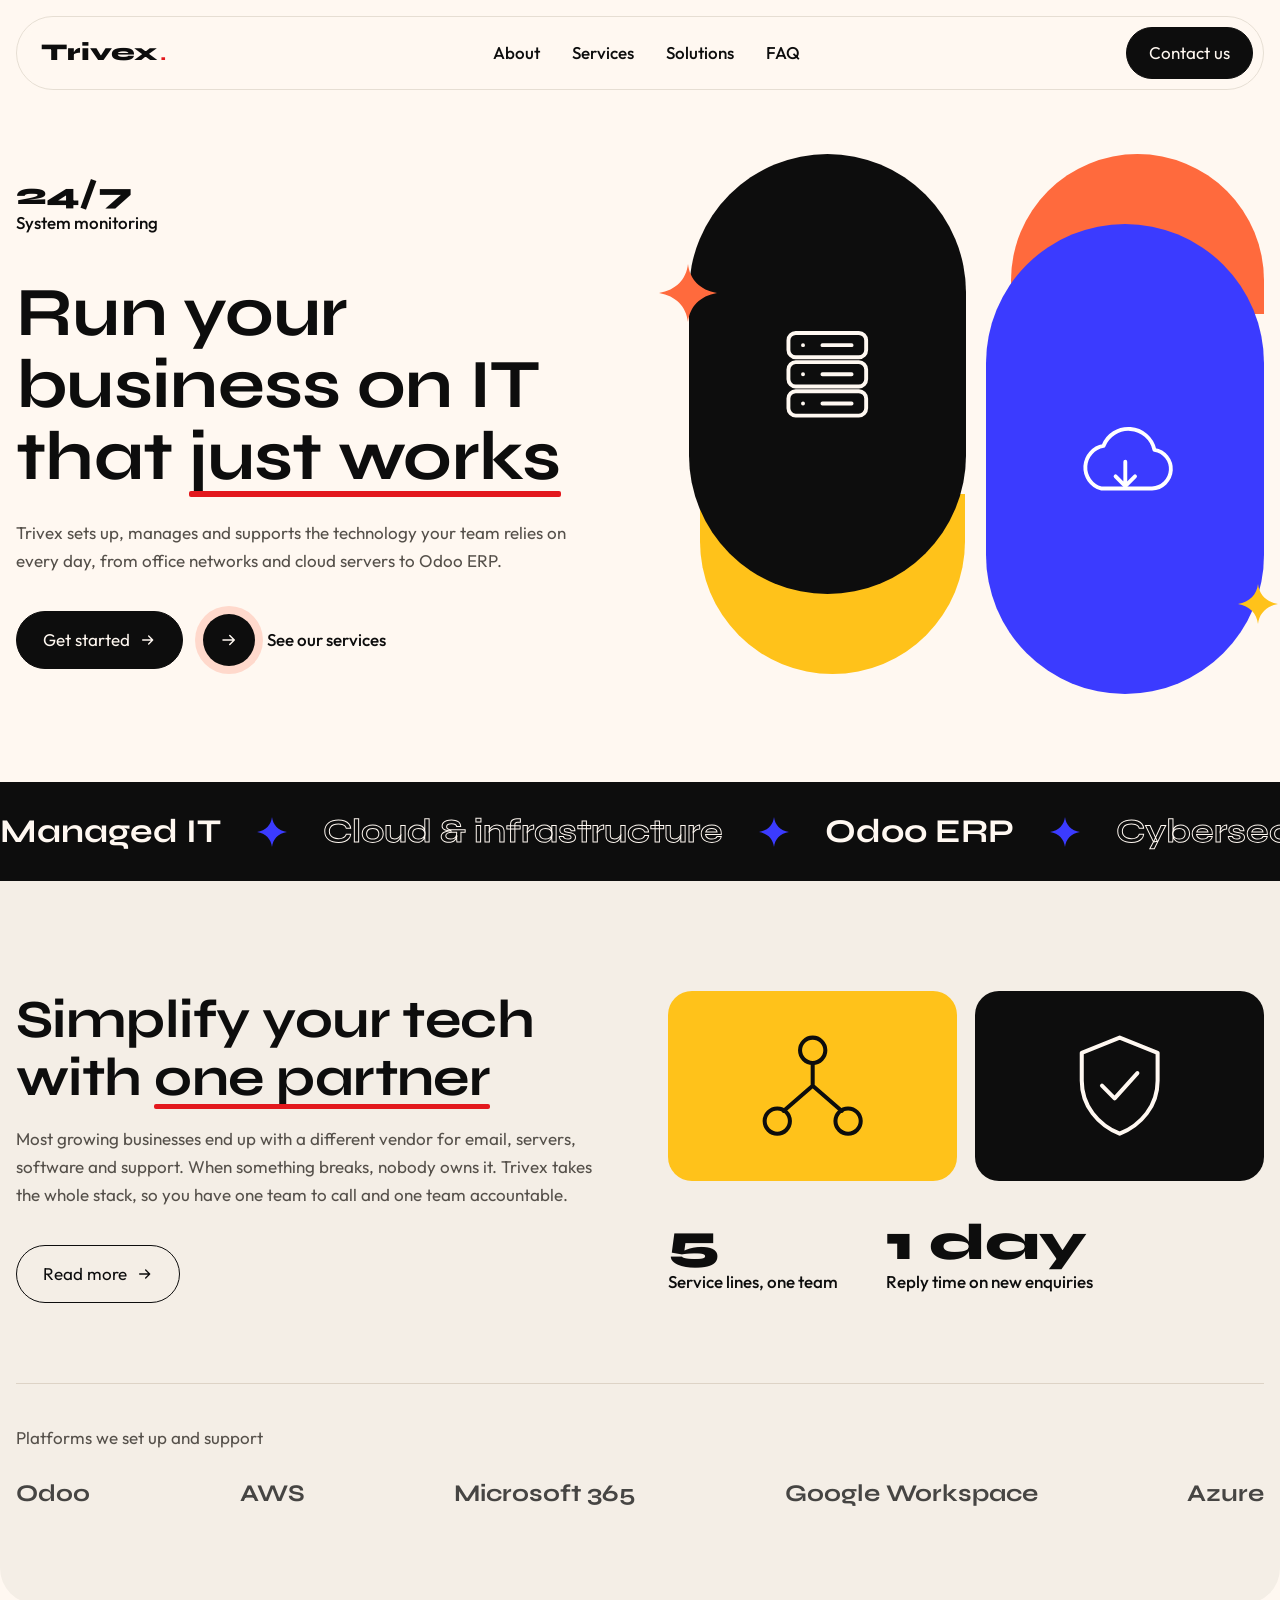
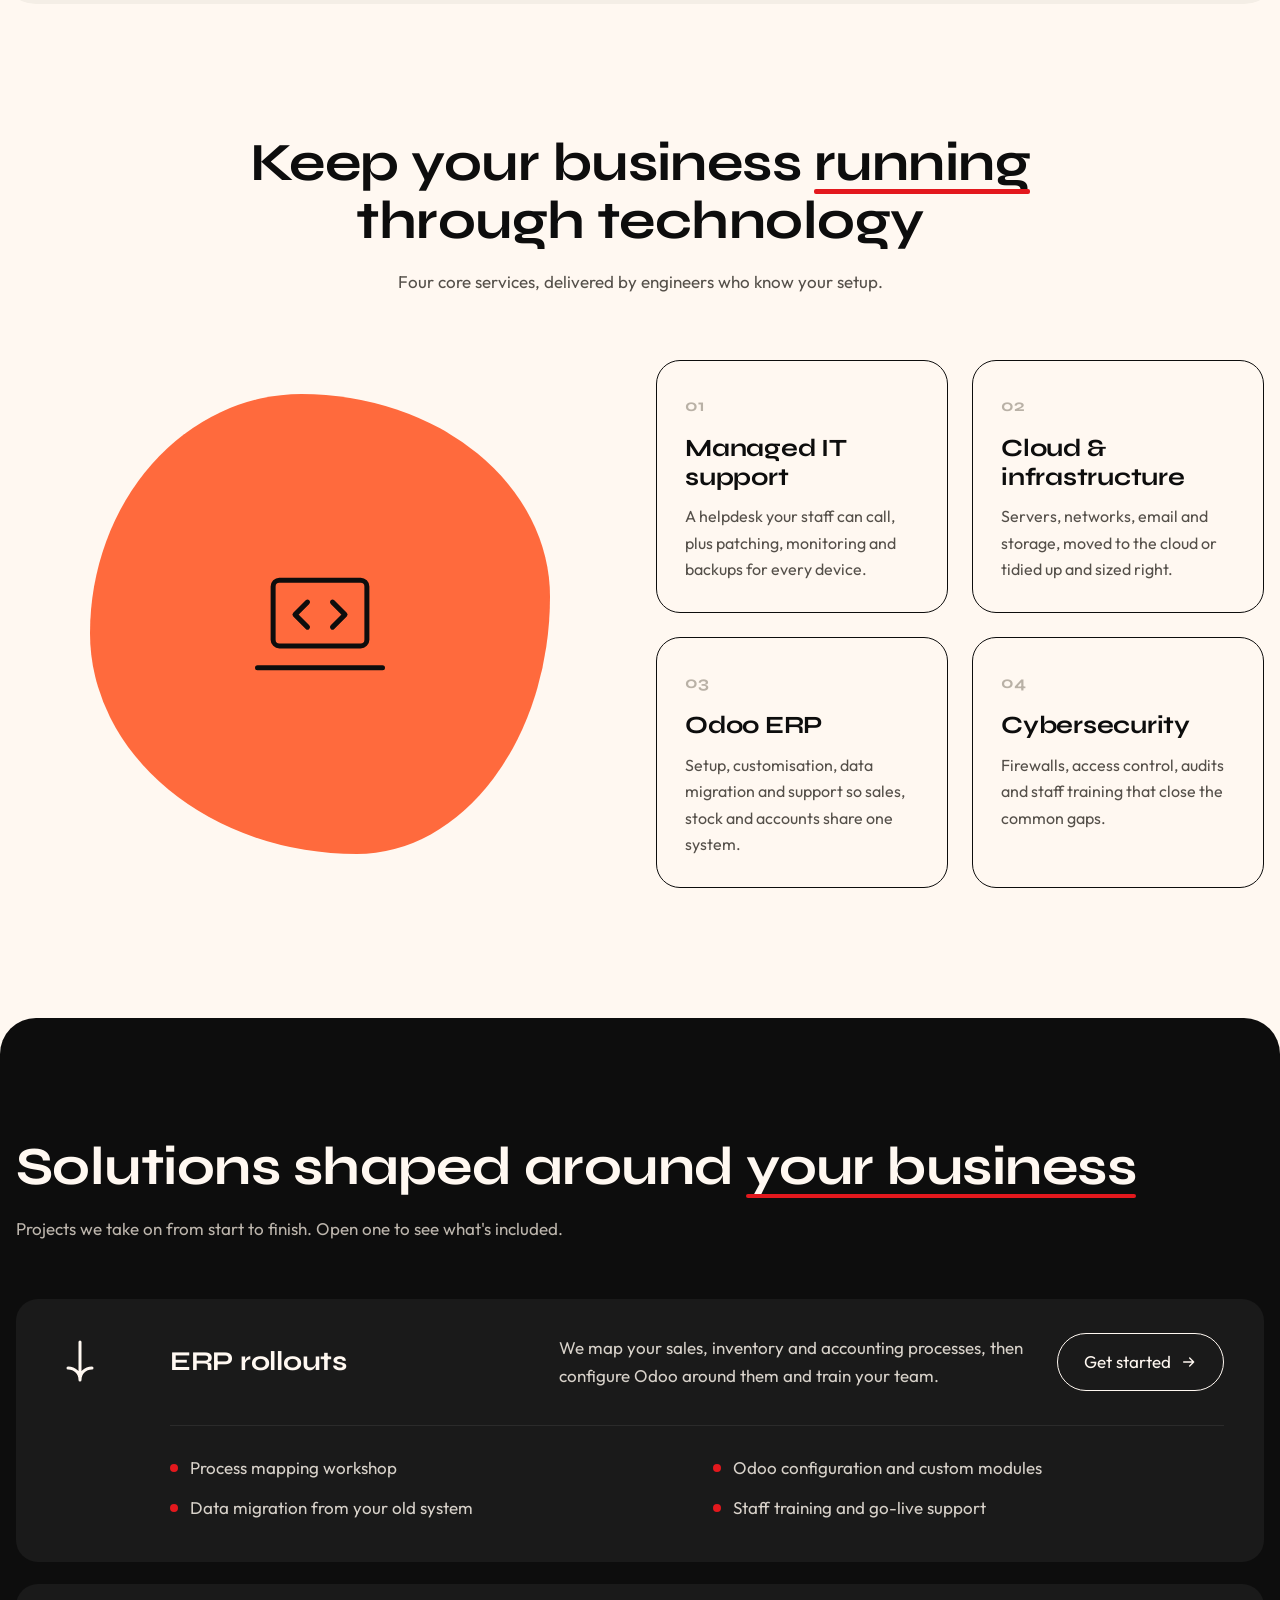
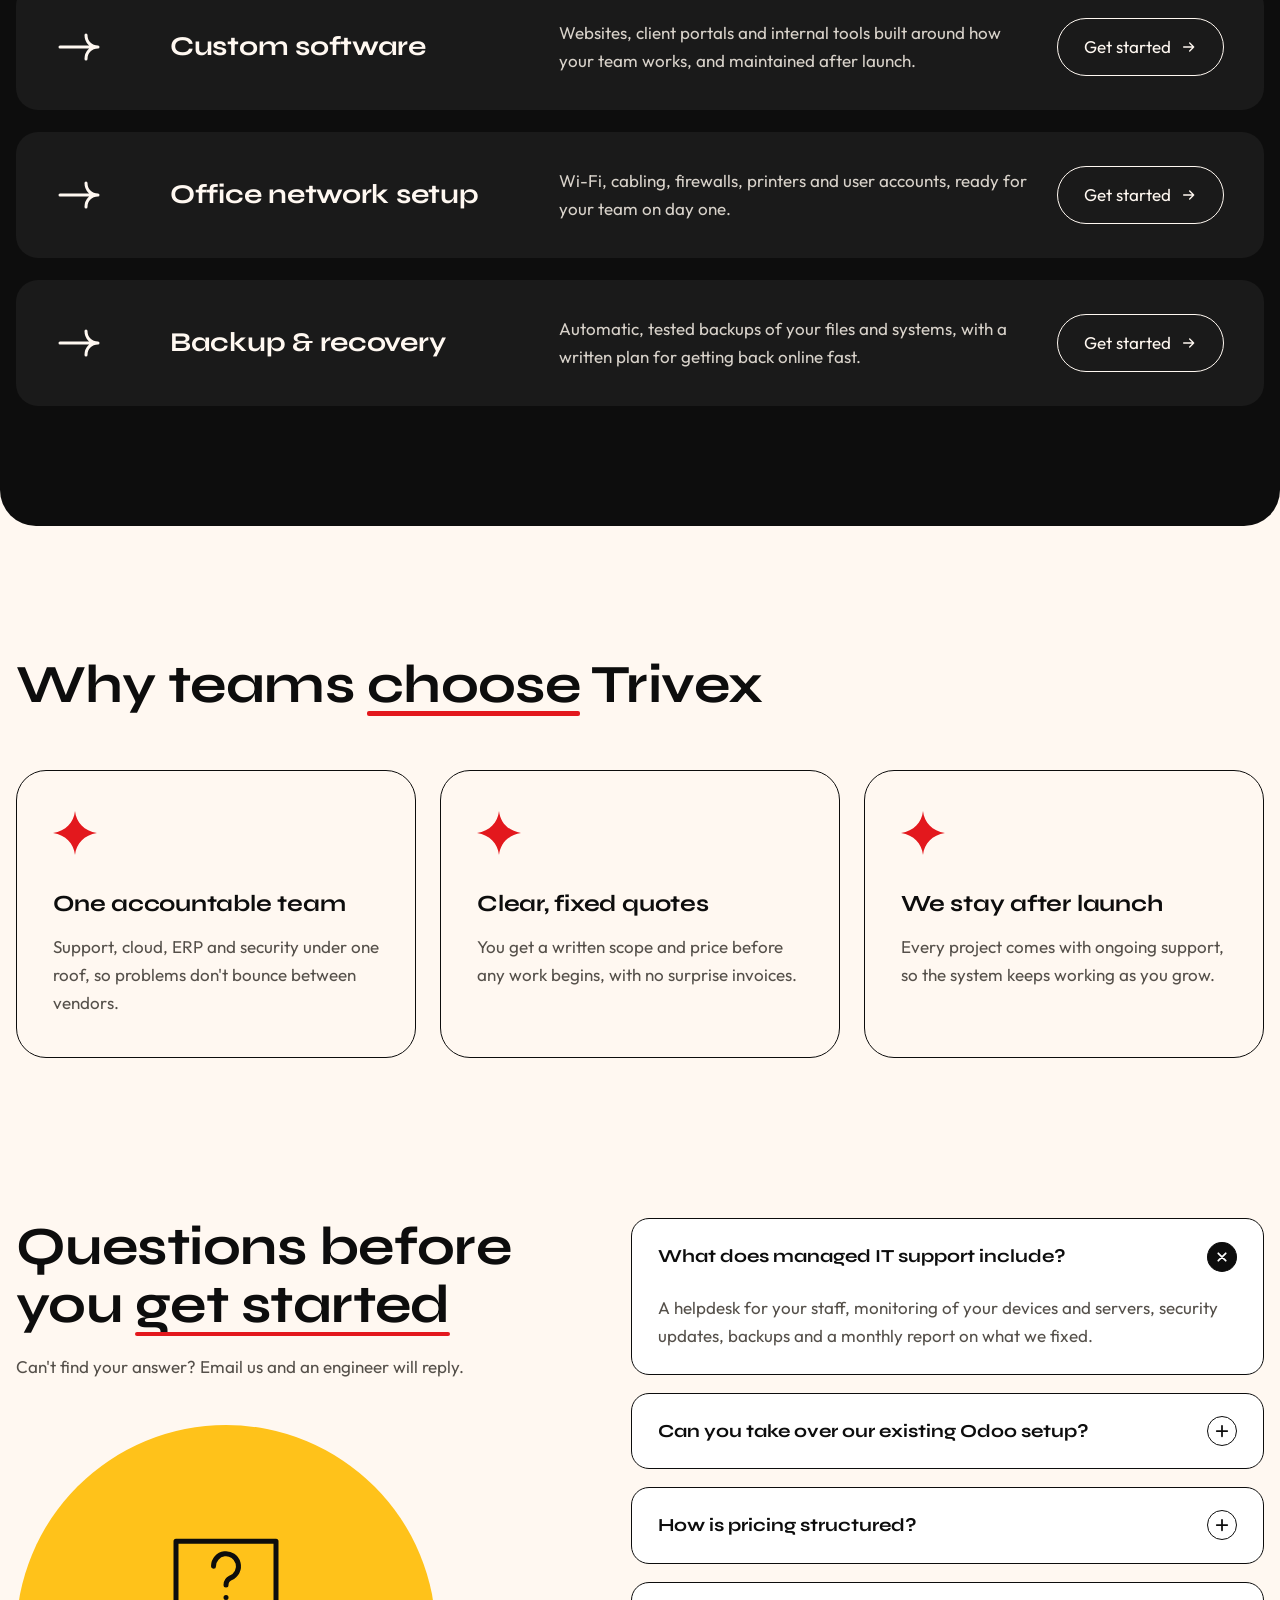
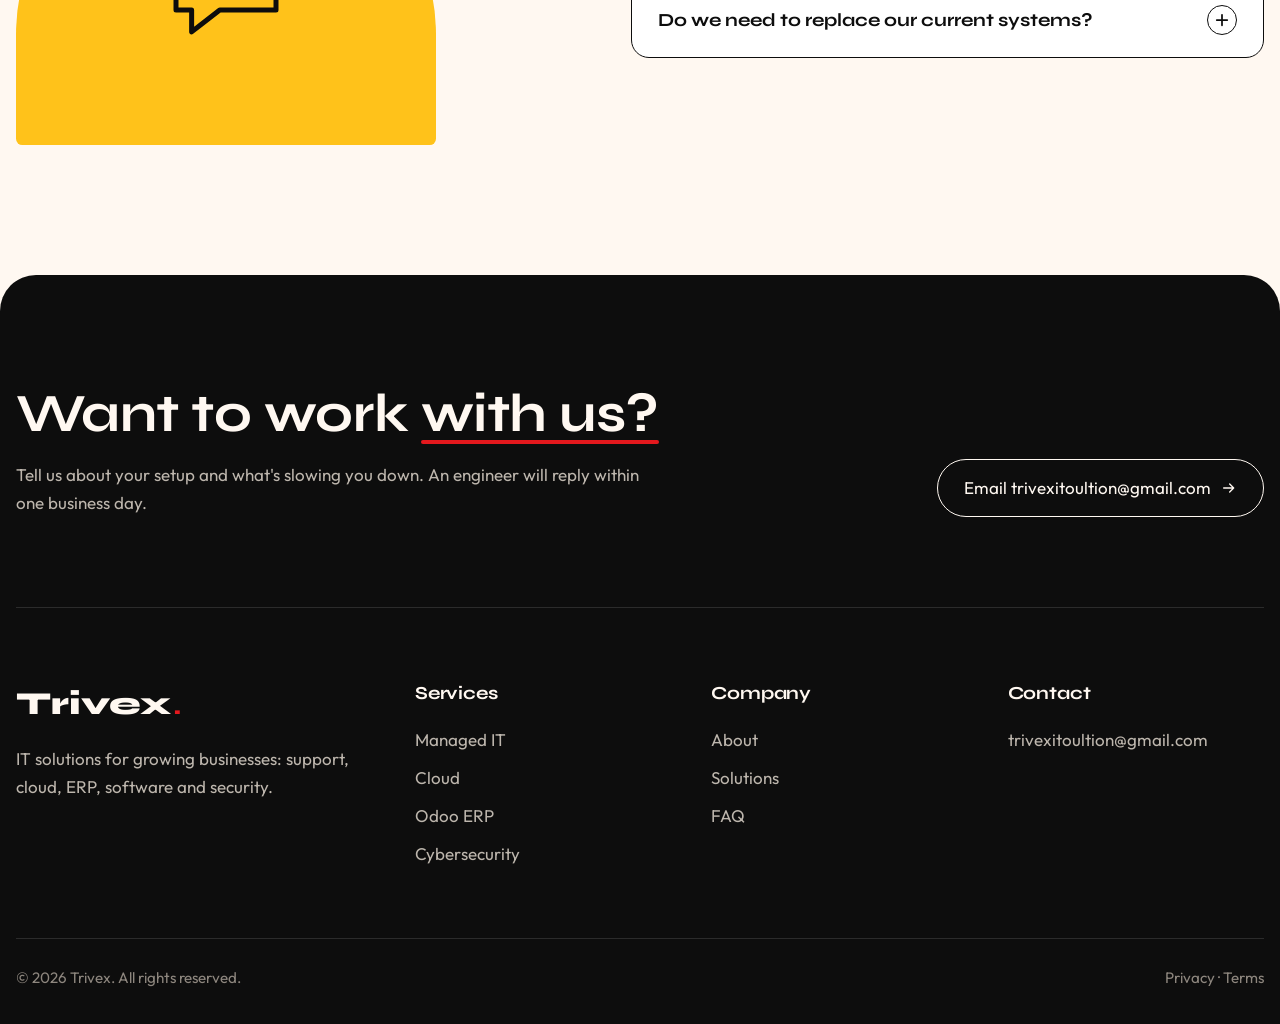
==== index.html @ 766c72bf "Add Trivex landing page Co-Authored-By: Claude Opus 5.5 <noreply@anthropic.com>" ====
<!doctype html>
<html lang="en">
<head>
<meta charset="utf-8">
<meta name="viewport" content="width=device-width, initial-scale=1">
<title>Trivex — IT solutions</title>
<meta name="description" content="Trivex sets up, runs and supports the IT your business depends on: managed support, cloud, Odoo ERP, custom software and security.">
<link rel="preconnect" href="https://fonts.googleapis.com">
<link rel="preconnect" href="https://fonts.gstatic.com" crossorigin>
<link href="https://fonts.googleapis.com/css2?family=Syne:wght@600;700;800&family=Outfit:wght@400;500;600&display=swap" rel="stylesheet">
<style>
  :root {
    --cream: #FFF8F1;
    --sand: #F4EEE6;
    --black: #0D0D0D;
    --panel: #1A1A1A;
    --ink-soft: #55504A;
    --red: #E3181D;
    --blue: #3B3BFF;
    --yellow: #FFC21A;
    --orange: #FF6A3D;
    --line: #2B2B2B;
    --r-lg: 36px;
  }
  * { box-sizing: border-box; }
  html { -webkit-text-size-adjust: 100%; scroll-behavior: smooth; }
  @media (prefers-reduced-motion: reduce) { html { scroll-behavior: auto; } }
  body { margin: 0; background: var(--cream); color: var(--black); font: 400 1.0625rem/1.65 "Outfit", system-ui, sans-serif; }
  img { display: block; max-width: 100%; }
  a { color: inherit; }
  :focus-visible { outline: 3px solid var(--blue); outline-offset: 3px; border-radius: 6px; }
  .wrap { width: min(1290px, 100% - 32px); margin-inline: auto; }
  h1, h2, h3 { font-family: "Syne", sans-serif; letter-spacing: -0.01em; margin: 0; }
  h2 { font-size: clamp(2rem, 4.2vw, 3.6rem); line-height: 1.08; font-weight: 700; }
  .u { position: relative; white-space: nowrap; }
  .u::after { content: ""; position: absolute; left: 0; right: 0; bottom: .02em; height: .09em; background: var(--red); border-radius: 2px; }
  .lede { color: var(--ink-soft); max-width: 58ch; margin: 18px 0 0; }

  /* Buttons */
  .btn { display: inline-flex; align-items: center; gap: 10px; padding: 14px 26px; border-radius: 999px; font-weight: 500; text-decoration: none; border: 1.5px solid var(--black); background: transparent; font: inherit; cursor: pointer; transition: background .2s, color .2s; }
  .btn svg { width: 16px; height: 16px; transition: transform .2s; }
  .btn:hover svg { transform: translateX(3px); }
  .btn.dark { background: var(--black); color: var(--cream); }
  .btn.dark:hover { background: var(--blue); border-color: var(--blue); }
  .btn.ghost:hover { background: var(--black); color: var(--cream); }
  .on-dark .btn { border-color: var(--cream); color: var(--cream); }
  .on-dark .btn:hover { background: var(--cream); color: var(--black); }

  /* Header */
  .top { position: sticky; top: 12px; z-index: 20; margin-top: 16px; }
  .bar { display: flex; align-items: center; justify-content: space-between; gap: 16px; padding: 10px 10px 10px 24px; background: rgba(255,248,241,.86); backdrop-filter: blur(10px); border: 1px solid #E6DED3; border-radius: 999px; }
  .logo { font-family: "Syne"; font-weight: 800; font-size: 1.5rem; text-decoration: none; display: flex; align-items: center; gap: 2px; }
  .logo b { color: var(--red); }
  .bar nav { display: flex; gap: 32px; font-weight: 500; }
  .bar nav a { text-decoration: none; }
  .bar nav a:hover { color: var(--red); }
  .bar .btn { padding: 11px 22px; }

  /* Hero */
  .hero { display: grid; grid-template-columns: 1.1fr 1fr; gap: 40px; align-items: center; padding: 64px 0 88px; }
  .stat-top strong { display: block; font-family: "Syne"; font-size: 1.9rem; font-weight: 800; line-height: 1; }
  .stat-top span { font-weight: 500; }
  .hero h1 { font-size: clamp(2.5rem, 5.4vw, 4.9rem); line-height: 1.04; font-weight: 700; margin: 40px 0 26px; }
  .hero p { max-width: 50ch; color: var(--ink-soft); margin: 0 0 36px; }
  .actions { display: flex; flex-wrap: wrap; align-items: center; gap: 20px; }
  .play { display: inline-flex; align-items: center; gap: 12px; font-weight: 500; text-decoration: none; }
  .play i { display: grid; place-items: center; width: 52px; height: 52px; border-radius: 50%; background: var(--black); color: var(--cream); box-shadow: 0 0 0 8px #FFD9CC; }
  .play i svg { width: 18px; height: 18px; }
  .art { position: relative; display: grid; grid-template-columns: 1fr 1fr; gap: 20px; align-items: end; height: 540px; }
  .capsule, .pic, .svc-art, .faq-art { display: grid; place-items: center; }
  .ico { width: 42%; max-width: 150px; aspect-ratio: 1; fill: none; stroke: currentColor; stroke-width: 1.6; stroke-linecap: round; stroke-linejoin: round; }
  .f-black { background: var(--black); color: var(--cream); }
  .f-blue { background: var(--blue); color: #fff; }
  .f-yellow { background: var(--yellow); color: var(--black); }
  .f-orange { background: var(--orange); color: var(--black); }
  .capsule { position: relative; border-radius: 999px; overflow: hidden; }
  .c1 { height: 440px; align-self: start; }
  .c2 { height: 470px; }
  .blob { position: absolute; z-index: -1; border-radius: 999px; }
  .b-yellow { width: 46%; height: 180px; left: 2%; bottom: 20px; background: var(--yellow); border-radius: 0 0 999px 999px; }
  .b-orange { width: 44%; height: 160px; right: 0; top: 0; background: var(--orange); border-radius: 999px 999px 0 0; }
  .star { position: absolute; width: 58px; height: 58px; color: var(--orange); }
  .s1 { left: -30px; top: 110px; }
  .s2 { right: -14px; bottom: 70px; color: var(--yellow); width: 40px; height: 40px; z-index: 1; }

  /* Marquee */
  .marquee { background: var(--black); color: var(--cream); overflow: hidden; padding: 22px 0; }
  .track { display: flex; width: max-content; animation: slide 36s linear infinite; }
  .track span { font-family: "Syne"; font-weight: 700; font-size: clamp(1.4rem, 2.6vw, 2.2rem); display: flex; align-items: center; gap: 36px; padding-right: 36px; white-space: nowrap; }
  .track span:nth-child(even) { color: transparent; -webkit-text-stroke: 1px var(--cream); }
  .track svg { width: 30px; height: 30px; color: var(--blue); flex: none; }
  @keyframes slide { to { transform: translateX(-50%); } }
  @media (prefers-reduced-motion: reduce) { .track { animation: none; } }

  /* About panel */
  .about { background: var(--sand); border-radius: 0 0 var(--r-lg) var(--r-lg); padding: 110px 0 90px; }
  .about-grid { display: grid; grid-template-columns: 1fr 1fr; gap: 56px; }
  .about .btn { margin-top: 36px; }
  .pics { display: grid; grid-template-columns: 1fr 1fr; gap: 18px; }
  .pics .pic { height: 190px; border-radius: 24px; overflow: hidden; }
  .stats { display: flex; gap: 48px; margin-top: 36px; }
  .stats strong { display: block; font-family: "Syne"; font-weight: 800; font-size: clamp(2.4rem, 4vw, 3.6rem); line-height: 1; }
  .stats span { font-weight: 500; }
  .platforms { margin-top: 80px; padding-top: 40px; border-top: 1px solid #DDD3C6; }
  .platforms p { margin: 0 0 22px; color: var(--ink-soft); }
  .platforms ul { list-style: none; margin: 0; padding: 0; display: flex; flex-wrap: wrap; justify-content: space-between; gap: 24px 40px; }
  .platforms li { font-family: "Syne"; font-weight: 700; font-size: 1.5rem; opacity: .75; }

  /* Services */
  .services { padding: 130px 0; }
  .services h2 { text-align: center; }
  .services .lede { margin-inline: auto; text-align: center; }
  .svc-grid { display: grid; grid-template-columns: 1fr 1fr; gap: 32px; margin-top: 64px; align-items: center; }
  .svc-art { position: relative; aspect-ratio: 1; width: min(100%, 460px); justify-self: center; border-radius: 46% 54% 42% 58% / 52% 44% 56% 48%; overflow: hidden; }
  .cards { display: grid; grid-template-columns: 1fr 1fr; gap: 24px; }
  .card { border: 1.5px solid var(--black); border-radius: 24px; padding: 30px 28px; background: var(--cream); transition: background .25s, color .25s; }
  .card:hover { background: var(--black); color: var(--cream); }
  .card:hover p { color: #CFC8BF; }
  .card .n { font-family: "Syne"; font-weight: 700; color: #B9B1A6; }
  .card h3 { font-size: 1.55rem; font-weight: 700; margin: 14px 0 12px; line-height: 1.15; }
  .card p { margin: 0; color: var(--ink-soft); font-size: 1rem; }

  /* Solutions accordion (dark) */
  .solutions { background: var(--black); color: var(--cream); border-radius: var(--r-lg); padding: 120px 0; }
  .solutions .lede { color: #BDB6AD; }
  .acc { margin-top: 56px; display: grid; gap: 22px; }
  .row { background: var(--panel); border-radius: 22px; }
  .row-head { display: grid; grid-template-columns: 90px 1fr 1.3fr auto; gap: 24px; align-items: center; padding: 34px 40px; }
  .row-toggle { all: unset; cursor: pointer; display: contents; }
  .row-toggle .arr { width: 48px; height: 48px; transition: transform .3s; }
  .row.open .arr { transform: rotate(90deg); }
  .row h3 { font-size: 1.7rem; font-weight: 700; line-height: 1.15; }
  .row p { margin: 0; color: #D8D2CA; max-width: 46ch; }
  .row-body { display: grid; grid-template-rows: 0fr; transition: grid-template-rows .35s ease; }
  .row.open .row-body { grid-template-rows: 1fr; }
  .row-body > div { overflow: hidden; }
  .incl { list-style: none; margin: 0 40px 40px calc(40px + 90px + 24px); padding: 28px 0 0; border-top: 1px solid var(--line); display: grid; grid-template-columns: repeat(2, 1fr); gap: 12px 32px; color: #D8D2CA; }
  .incl li { display: flex; gap: 12px; align-items: baseline; }
  .incl li::before { content: ""; flex: none; width: 8px; height: 8px; border-radius: 50%; background: var(--red); transform: translateY(-2px); }
  .row-toggle:focus-visible .arr { outline: 3px solid var(--blue); outline-offset: 6px; border-radius: 50%; }

  /* Why */
  .why { padding: 130px 0 100px; }
  .why-grid { display: grid; grid-template-columns: repeat(3, 1fr); gap: 24px; margin-top: 56px; }
  .why-card { border: 1.5px solid var(--black); border-radius: 30px; padding: 40px 36px; }
  .why-card svg { width: 44px; height: 44px; color: var(--red); }
  .why-card h3 { font-size: 1.45rem; margin: 22px 0 10px; }
  .why-card p { margin: 0; color: var(--ink-soft); }

  /* FAQ */
  .faq { padding: 60px 0 130px; }
  .faq-grid { display: grid; grid-template-columns: 1fr 1.15fr; gap: 64px; align-items: start; }
  .faq-art { margin-top: 44px; height: 320px; border-radius: 999px 999px 30px 30px; overflow: hidden; max-width: 420px; }
  .q { border: 1.5px solid var(--black); border-radius: 18px; margin-bottom: 18px; background: #fff; }
  .q button { all: unset; box-sizing: border-box; cursor: pointer; width: 100%; display: flex; justify-content: space-between; align-items: center; gap: 16px; padding: 22px 26px; font-family: "Syne"; font-weight: 700; font-size: 1.15rem; }
  .q button:focus-visible { outline: 3px solid var(--blue); outline-offset: 2px; border-radius: 18px; }
  .q .pm { flex: none; width: 30px; height: 30px; border-radius: 50%; border: 1.5px solid var(--black); display: grid; place-items: center; transition: transform .3s, background .3s; }
  .q .pm svg { width: 14px; height: 14px; }
  .q.open .pm { transform: rotate(45deg); background: var(--black); color: #fff; }
  .q .a { display: grid; grid-template-rows: 0fr; transition: grid-template-rows .3s ease; }
  .q.open .a { grid-template-rows: 1fr; }
  .q .a > div { overflow: hidden; }
  .q .a p { margin: 0; padding: 0 26px 24px; color: var(--ink-soft); }

  /* CTA + footer */
  .cta { background: var(--black); color: var(--cream); border-radius: var(--r-lg) var(--r-lg) 0 0; padding: 110px 0 0; }
  .cta-top { display: flex; justify-content: space-between; align-items: end; gap: 32px; flex-wrap: wrap; padding-bottom: 90px; border-bottom: 1px solid var(--line); }
  .cta .lede { color: #BDB6AD; }
  .foot { display: grid; grid-template-columns: 1.4fr 1fr 1fr 1fr; gap: 40px; padding: 70px 0; }
  .foot h3 { font-size: 1.15rem; margin-bottom: 18px; }
  .foot ul { list-style: none; margin: 0; padding: 0; display: grid; gap: 10px; color: #BDB6AD; }
  .foot a { text-decoration: none; }
  .foot a:hover { color: var(--cream); text-decoration: underline; }
  .foot .logo { font-size: 2rem; margin-bottom: 14px; }
  .foot .blurb { color: #BDB6AD; max-width: 32ch; margin: 0; }
  .legal { display: flex; justify-content: space-between; flex-wrap: wrap; gap: 12px; padding: 26px 0 34px; border-top: 1px solid var(--line); color: #8D867E; font-size: .95rem; }

  @media (max-width: 1000px) {
    .hero, .about-grid, .svc-grid, .faq-grid { grid-template-columns: 1fr; }
    .art { height: 440px; max-width: 560px; }
    .c1 { height: 360px; } .c2 { height: 390px; }
    .row-head { grid-template-columns: 56px 1fr auto; }
    .row-head p { grid-column: 2 / -1; }
    .row-toggle .arr { width: 36px; height: 36px; }
    .incl { list-style: none; margin: 0 40px 40px calc(40px + 90px + 24px); padding: 28px 0 0; border-top: 1px solid var(--line); display: grid; grid-template-columns: repeat(2, 1fr); gap: 12px 32px; color: #D8D2CA; }
  .incl li { display: flex; gap: 12px; align-items: baseline; }
  .incl li::before { content: ""; flex: none; width: 8px; height: 8px; border-radius: 50%; background: var(--red); transform: translateY(-2px); }
    .why-grid { grid-template-columns: 1fr; }
    .foot { grid-template-columns: 1fr 1fr; }
    .svc-art { max-width: 460px; }
  }
  @media (max-width: 720px) {
    .bar nav { display: none; }
    .hero { padding-top: 36px; }
    .art { height: 360px; gap: 12px; }
    .c1 { height: 290px; } .c2 { height: 320px; }
    .s1 { left: -8px; top: 40px; width: 42px; height: 42px; }
    .cards { grid-template-columns: 1fr; }
    .row-head { padding: 26px 22px; gap: 16px; grid-template-columns: 40px 1fr; }
    .row-head .btn { grid-column: 2; justify-self: start; }
    .row h3 { font-size: 1.35rem; }
    .stats { gap: 32px; }
    .foot { grid-template-columns: 1fr; }
    .about, .services, .solutions, .why { padding-block: 80px; }
  }
</style>
</head>
<body>
<svg width="0" height="0" style="position:absolute" aria-hidden="true">
  <symbol id="i-arrow" viewBox="0 0 24 24"><path d="M4 12h15m-6-6 6 6-6 6" fill="none" stroke="currentColor" stroke-width="2" stroke-linecap="round" stroke-linejoin="round"/></symbol>
  <symbol id="i-star" viewBox="0 0 40 40"><path d="M20 0c1.2 10.6 8.3 18 20 20-11.7 2-18.8 9.4-20 20-1.2-10.6-8.3-18-20-20C11.7 18 18.8 10.6 20 0Z" fill="currentColor"/></symbol>
  <symbol id="i-branch" viewBox="0 0 48 48"><path d="M4 24h38M30 12c0 7 5 12 12 12-7 0-12 5-12 12" fill="none" stroke="currentColor" stroke-width="3" stroke-linecap="round"/></symbol>
  <symbol id="i-server" viewBox="0 0 48 48"><rect x="8" y="7" width="32" height="10" rx="3"/><rect x="8" y="19" width="32" height="10" rx="3"/><rect x="8" y="31" width="32" height="10" rx="3"/><path d="M14 12h.01M14 24h.01M14 36h.01M22 12h12M22 24h12M22 36h12"/></symbol>
  <symbol id="i-cloud" viewBox="0 0 48 48"><path d="M14 36h21a8 8 0 0 0 1-15.9A11 11 0 0 0 15 18.5 9 9 0 0 0 14 36Z"/><path d="M24 25v10m-4-4 4 4 4-4"/></symbol>
  <symbol id="i-network" viewBox="0 0 48 48"><circle cx="24" cy="10" r="5"/><circle cx="10" cy="38" r="5"/><circle cx="38" cy="38" r="5"/><path d="M24 15v9M24 24 12.5 34M24 24l11.5 10"/></symbol>
  <symbol id="i-shield" viewBox="0 0 48 48"><path d="M24 5 39 11v11c0 10-6.5 17.5-15 21-8.5-3.5-15-11-15-21V11L24 5Z"/><path d="m17 24 5 5 9-10"/></symbol>
  <symbol id="i-laptop" viewBox="0 0 48 48"><rect x="9" y="10" width="30" height="21" rx="2"/><path d="M4 38h40M20 17l-4 4 4 4M28 17l4 4-4 4"/></symbol>
  <symbol id="i-chat" viewBox="0 0 48 48"><path d="M8 10h32v22H22l-9 7v-7H8z"/><path d="M20 18a4 4 0 1 1 5.5 3.7c-1 .5-1.5 1.2-1.5 2.3M24 28h.01"/></symbol>
  <symbol id="i-plus" viewBox="0 0 16 16"><path d="M8 2v12M2 8h12" stroke="currentColor" stroke-width="2" stroke-linecap="round"/></symbol>
</svg>

<header class="wrap top">
  <div class="bar">
    <a class="logo" href="#">Trivex<b>.</b></a>
    <nav aria-label="Main">
      <a href="#about">About</a>
      <a href="#services">Services</a>
      <a href="#solutions">Solutions</a>
      <a href="#faq">FAQ</a>
    </nav>
    <a class="btn dark" href="#contact">Contact us</a>
  </div>
</header>

<main>
  <!-- Hero -->
  <div class="wrap hero">
    <div>
      <div class="stat-top"><strong>24/7</strong><span>System monitoring</span></div>
      <h1>Run your business on IT that <span class="u">just works</span></h1>
      <p>Trivex sets up, manages and supports the technology your team relies on every day, from office networks and cloud servers to Odoo ERP.</p>
      <div class="actions">
        <a class="btn dark" href="#contact">Get started <svg><use href="#i-arrow"/></svg></a>
        <a class="play" href="#services"><i><svg><use href="#i-arrow"/></svg></i>See our services</a>
      </div>
    </div>
    <div class="art" aria-hidden="true">
      <span class="blob b-yellow"></span>
      <span class="blob b-orange"></span>
      <div class="capsule c1 f-black"><svg class="ico"><use href="#i-server"/></svg></div>
      <div class="capsule c2 f-blue"><svg class="ico"><use href="#i-cloud"/></svg></div>
      <svg class="star s1"><use href="#i-star"/></svg>
      <svg class="star s2"><use href="#i-star"/></svg>
    </div>
  </div>

  <!-- Marquee -->
  <div class="marquee" aria-hidden="true">
    <div class="track">
      <span>Managed IT <svg><use href="#i-star"/></svg></span>
      <span>Cloud &amp; infrastructure <svg><use href="#i-star"/></svg></span>
      <span>Odoo ERP <svg><use href="#i-star"/></svg></span>
      <span>Cybersecurity <svg><use href="#i-star"/></svg></span>
      <span>Custom software <svg><use href="#i-star"/></svg></span>
      <span>Managed IT <svg><use href="#i-star"/></svg></span>
      <span>Cloud &amp; infrastructure <svg><use href="#i-star"/></svg></span>
      <span>Odoo ERP <svg><use href="#i-star"/></svg></span>
      <span>Cybersecurity <svg><use href="#i-star"/></svg></span>
      <span>Custom software <svg><use href="#i-star"/></svg></span>
    </div>
  </div>

  <!-- About -->
  <section class="about" id="about">
    <div class="wrap">
      <div class="about-grid">
        <div>
          <h2>Simplify your tech with <span class="u">one partner</span></h2>
          <p class="lede">Most growing businesses end up with a different vendor for email, servers, software and support. When something breaks, nobody owns it. Trivex takes the whole stack, so you have one team to call and one team accountable.</p>
          <a class="btn ghost" href="#services">Read more <svg><use href="#i-arrow"/></svg></a>
        </div>
        <div>
          <div class="pics" aria-hidden="true">
            <div class="pic f-yellow"><svg class="ico"><use href="#i-network"/></svg></div>
            <div class="pic f-black"><svg class="ico"><use href="#i-shield"/></svg></div>
          </div>
          <div class="stats">
            <div><strong>5</strong><span>Service lines, one team</span></div>
            <div><strong>1 day</strong><span>Reply time on new enquiries</span></div>
          </div>
        </div>
      </div>
      <div class="platforms">
        <p>Platforms we set up and support</p>
        <ul>
          <li>Odoo</li><li>AWS</li><li>Microsoft 365</li><li>Google Workspace</li><li>Azure</li>
        </ul>
      </div>
    </div>
  </section>

  <!-- Services -->
  <section class="services" id="services">
    <div class="wrap">
      <h2>Keep your business <span class="u">running</span><br>through technology</h2>
      <p class="lede">Four core services, delivered by engineers who know your setup.</p>
      <div class="svc-grid">
        <div class="svc-art f-orange" aria-hidden="true"><svg class="ico"><use href="#i-laptop"/></svg></div>
        <div class="cards">
          <article class="card"><span class="n">01</span><h3>Managed IT support</h3><p>A helpdesk your staff can call, plus patching, monitoring and backups for every device.</p></article>
          <article class="card"><span class="n">02</span><h3>Cloud &amp; infrastructure</h3><p>Servers, networks, email and storage, moved to the cloud or tidied up and sized right.</p></article>
          <article class="card"><span class="n">03</span><h3>Odoo ERP</h3><p>Setup, customisation, data migration and support so sales, stock and accounts share one system.</p></article>
          <article class="card"><span class="n">04</span><h3>Cybersecurity</h3><p>Firewalls, access control, audits and staff training that close the common gaps.</p></article>
        </div>
      </div>
    </div>
  </section>

  <!-- Solutions -->
  <section class="solutions on-dark" id="solutions">
    <div class="wrap">
      <h2>Solutions shaped around <span class="u">your business</span></h2>
      <p class="lede">Projects we take on from start to finish. Open one to see what's included.</p>
      <div class="acc">
        <div class="row open">
          <div class="row-head">
            <button class="row-toggle" aria-expanded="true" aria-controls="sol-1"><svg class="arr"><use href="#i-branch"/></svg><h3>ERP rollouts</h3></button>
            <p>We map your sales, inventory and accounting processes, then configure Odoo around them and train your team.</p>
            <a class="btn" href="#contact">Get started <svg><use href="#i-arrow"/></svg></a>
          </div>
          <div class="row-body" id="sol-1"><div><ul class="incl"><li>Process mapping workshop</li><li>Odoo configuration and custom modules</li><li>Data migration from your old system</li><li>Staff training and go-live support</li></ul></div></div>
        </div>
        <div class="row">
          <div class="row-head">
            <button class="row-toggle" aria-expanded="false" aria-controls="sol-2"><svg class="arr"><use href="#i-branch"/></svg><h3>Custom software</h3></button>
            <p>Websites, client portals and internal tools built around how your team works, and maintained after launch.</p>
            <a class="btn" href="#contact">Get started <svg><use href="#i-arrow"/></svg></a>
          </div>
          <div class="row-body" id="sol-2"><div><ul class="incl"><li>Websites and client portals</li><li>Internal tools and dashboards</li><li>Integrations with your existing apps</li><li>Hosting, updates and maintenance</li></ul></div></div>
        </div>
        <div class="row">
          <div class="row-head">
            <button class="row-toggle" aria-expanded="false" aria-controls="sol-3"><svg class="arr"><use href="#i-branch"/></svg><h3>Office network setup</h3></button>
            <p>Wi-Fi, cabling, firewalls, printers and user accounts, ready for your team on day one.</p>
            <a class="btn" href="#contact">Get started <svg><use href="#i-arrow"/></svg></a>
          </div>
          <div class="row-body" id="sol-3"><div><ul class="incl"><li>Wi-Fi and structured cabling</li><li>Firewall and VPN setup</li><li>Printers, devices and user accounts</li><li>Network documentation you keep</li></ul></div></div>
        </div>
        <div class="row">
          <div class="row-head">
            <button class="row-toggle" aria-expanded="false" aria-controls="sol-4"><svg class="arr"><use href="#i-branch"/></svg><h3>Backup &amp; recovery</h3></button>
            <p>Automatic, tested backups of your files and systems, with a written plan for getting back online fast.</p>
            <a class="btn" href="#contact">Get started <svg><use href="#i-arrow"/></svg></a>
          </div>
          <div class="row-body" id="sol-4"><div><ul class="incl"><li>Automatic daily backups</li><li>Off-site and cloud copies</li><li>Regular restore tests</li><li>A written recovery plan</li></ul></div></div>
        </div>
      </div>
    </div>
  </section>

  <!-- Why -->
  <section class="why">
    <div class="wrap">
      <h2>Why teams <span class="u">choose</span> Trivex</h2>
      <div class="why-grid">
        <article class="why-card">
          <svg><use href="#i-star"/></svg>
          <h3>One accountable team</h3>
          <p>Support, cloud, ERP and security under one roof, so problems don't bounce between vendors.</p>
        </article>
        <article class="why-card">
          <svg><use href="#i-star"/></svg>
          <h3>Clear, fixed quotes</h3>
          <p>You get a written scope and price before any work begins, with no surprise invoices.</p>
        </article>
        <article class="why-card">
          <svg><use href="#i-star"/></svg>
          <h3>We stay after launch</h3>
          <p>Every project comes with ongoing support, so the system keeps working as you grow.</p>
        </article>
      </div>
    </div>
  </section>

  <!-- FAQ -->
  <section class="faq" id="faq">
    <div class="wrap faq-grid">
      <div>
        <h2>Questions before you <span class="u">get started</span></h2>
        <p class="lede">Can't find your answer? Email us and an engineer will reply.</p>
        <div class="faq-art f-yellow" aria-hidden="true"><svg class="ico"><use href="#i-chat"/></svg></div>
      </div>
      <div>
        <div class="q open"><button aria-expanded="true" aria-controls="q1">What does managed IT support include?<span class="pm"><svg><use href="#i-plus"/></svg></span></button>
          <div class="a" id="q1"><div><p>A helpdesk for your staff, monitoring of your devices and servers, security updates, backups and a monthly report on what we fixed.</p></div></div></div>
        <div class="q"><button aria-expanded="false" aria-controls="q2">Can you take over our existing Odoo setup?<span class="pm"><svg><use href="#i-plus"/></svg></span></button>
          <div class="a" id="q2"><div><p>Yes. We start with a review of your current modules, customisations and data, then take over support or plan an upgrade.</p></div></div></div>
        <div class="q"><button aria-expanded="false" aria-controls="q3">How is pricing structured?<span class="pm"><svg><use href="#i-plus"/></svg></span></button>
          <div class="a" id="q3"><div><p>Projects are quoted at a fixed price after an audit. Ongoing support is a monthly plan based on the number of users and devices.</p></div></div></div>
        <div class="q"><button aria-expanded="false" aria-controls="q4">Do we need to replace our current systems?<span class="pm"><svg><use href="#i-plus"/></svg></span></button>
          <div class="a" id="q4"><div><p>Usually not. We work with what you have and only recommend replacing things that are unsafe, unsupported or costing you more than they should.</p></div></div></div>
      </div>
    </div>
  </section>
</main>

<!-- CTA + footer -->
<footer class="cta on-dark" id="contact">
  <div class="wrap">
    <div class="cta-top">
      <div>
        <h2>Want to work <span class="u">with us?</span></h2>
        <p class="lede">Tell us about your setup and what's slowing you down. An engineer will reply within one business day.</p>
      </div>
      <a class="btn" href="mailto:trivexitoultion@gmail.com">Email trivexitoultion@gmail.com <svg><use href="#i-arrow"/></svg></a>
    </div>
    <div class="foot">
      <div>
        <a class="logo" href="#">Trivex<b>.</b></a>
        <p class="blurb">IT solutions for growing businesses: support, cloud, ERP, software and security.</p>
      </div>
      <div><h3>Services</h3><ul><li><a href="#services">Managed IT</a></li><li><a href="#services">Cloud</a></li><li><a href="#services">Odoo ERP</a></li><li><a href="#services">Cybersecurity</a></li></ul></div>
      <div><h3>Company</h3><ul><li><a href="#about">About</a></li><li><a href="#solutions">Solutions</a></li><li><a href="#faq">FAQ</a></li></ul></div>
      <div><h3>Contact</h3><ul><li><a href="mailto:trivexitoultion@gmail.com">trivexitoultion@gmail.com</a></li></ul></div>
    </div>
    <div class="legal"><span>© <span id="yr"></span> Trivex. All rights reserved.</span><span>Privacy · Terms</span></div>
  </div>
</footer>

<script>
document.getElementById('yr').textContent = new Date().getFullYear();

// Accordions: solutions rows open one at a time; FAQ items open one at a time.
function accordion(itemSel, btnSel) {
  const items = [...document.querySelectorAll(itemSel)];
  items.forEach(item => item.querySelector(btnSel).addEventListener('click', () => {
    const willOpen = !item.classList.contains('open');
    items.forEach(i => { i.classList.remove('open'); i.querySelector(btnSel).setAttribute('aria-expanded', 'false'); });
    if (willOpen) { item.classList.add('open'); item.querySelector(btnSel).setAttribute('aria-expanded', 'true'); }
  }));
}
accordion('.row', '.row-toggle');
accordion('.q', 'button');

</script>
</body>
</html>
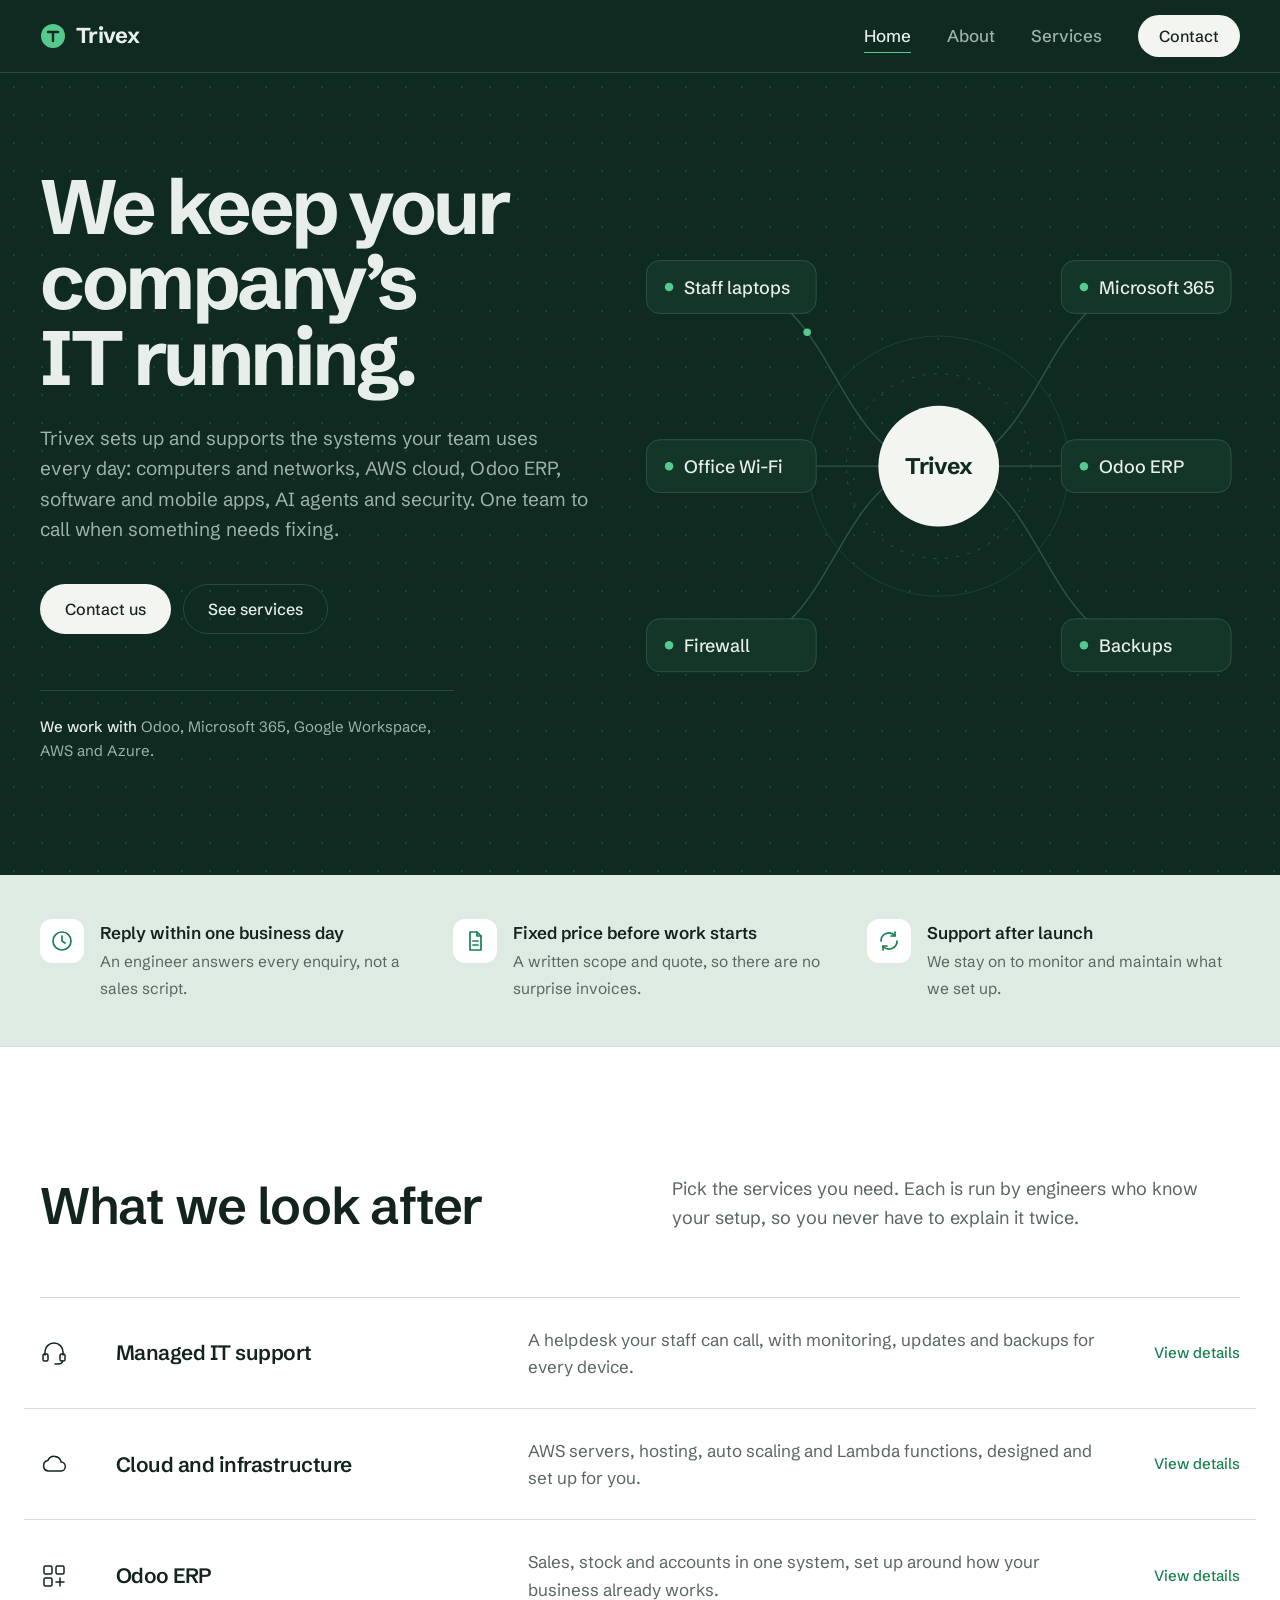
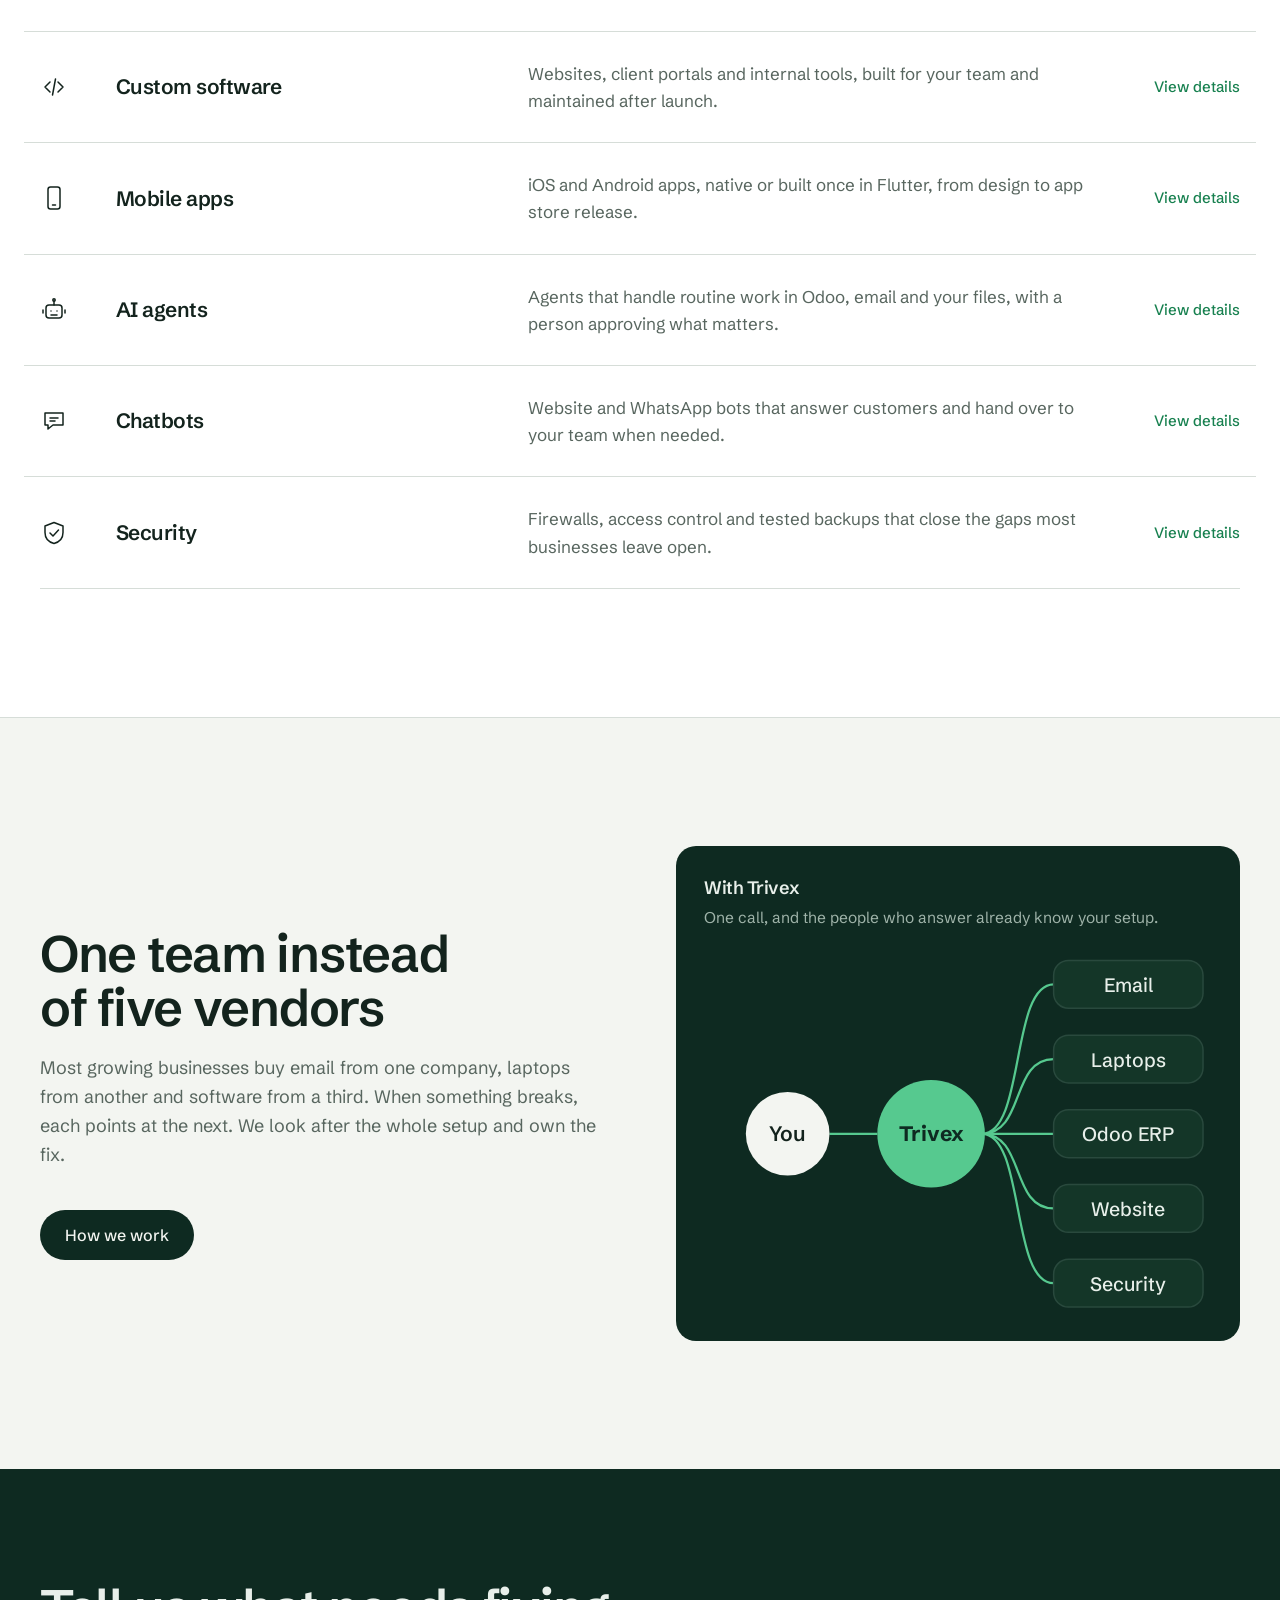
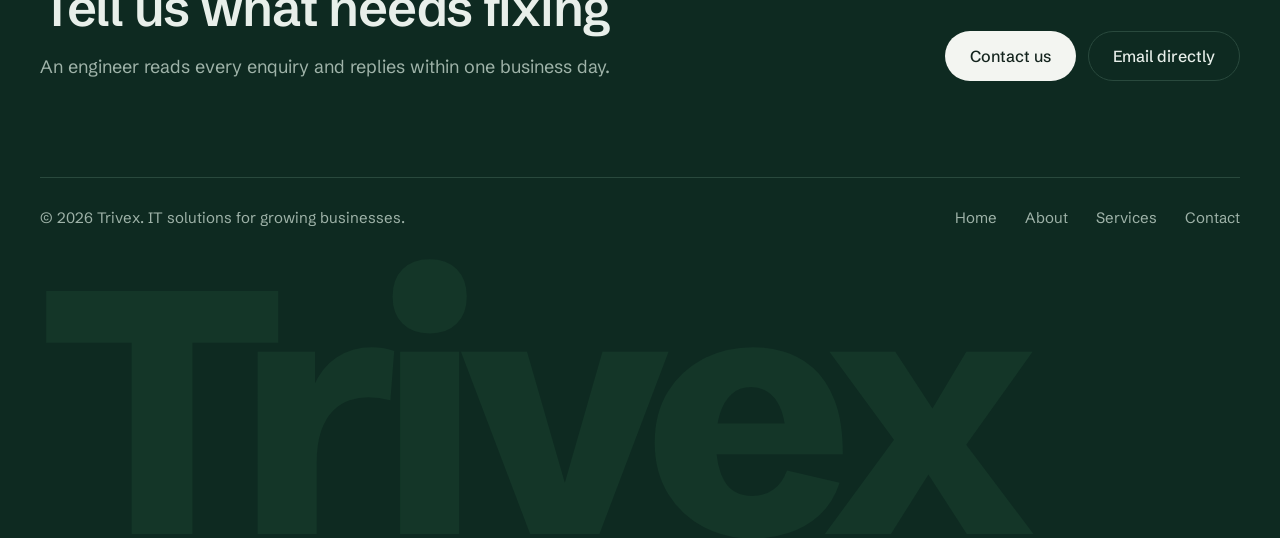
==== commit 0ee122c6: "Redesign Trivex site as four pages with working contact form - Split into Home, About, Services and " ====
--- a/index.html
+++ b/index.html
@@ -4,444 +4,209 @@
 <meta charset="utf-8">
 <meta name="viewport" content="width=device-width, initial-scale=1">
 <title>Trivex — IT solutions</title>
-<meta name="description" content="Trivex sets up, runs and supports the IT your business depends on: managed support, cloud, Odoo ERP, custom software and security.">
+<meta name="description" content="Trivex sets up and supports the IT your business runs on: managed support, AWS cloud, Odoo ERP, custom software, mobile apps, AI agents, chatbots and security.">
 <link rel="preconnect" href="https://fonts.googleapis.com">
 <link rel="preconnect" href="https://fonts.gstatic.com" crossorigin>
-<link href="https://fonts.googleapis.com/css2?family=Syne:wght@600;700;800&family=Outfit:wght@400;500;600&display=swap" rel="stylesheet">
-<style>
-  :root {
-    --cream: #FFF8F1;
-    --sand: #F4EEE6;
-    --black: #0D0D0D;
-    --panel: #1A1A1A;
-    --ink-soft: #55504A;
-    --red: #E3181D;
-    --blue: #3B3BFF;
-    --yellow: #FFC21A;
-    --orange: #FF6A3D;
-    --line: #2B2B2B;
-    --r-lg: 36px;
-  }
-  * { box-sizing: border-box; }
-  html { -webkit-text-size-adjust: 100%; scroll-behavior: smooth; }
-  @media (prefers-reduced-motion: reduce) { html { scroll-behavior: auto; } }
-  body { margin: 0; background: var(--cream); color: var(--black); font: 400 1.0625rem/1.65 "Outfit", system-ui, sans-serif; }
-  img { display: block; max-width: 100%; }
-  a { color: inherit; }
-  :focus-visible { outline: 3px solid var(--blue); outline-offset: 3px; border-radius: 6px; }
-  .wrap { width: min(1290px, 100% - 32px); margin-inline: auto; }
-  h1, h2, h3 { font-family: "Syne", sans-serif; letter-spacing: -0.01em; margin: 0; }
-  h2 { font-size: clamp(2rem, 4.2vw, 3.6rem); line-height: 1.08; font-weight: 700; }
-  .u { position: relative; white-space: nowrap; }
-  .u::after { content: ""; position: absolute; left: 0; right: 0; bottom: .02em; height: .09em; background: var(--red); border-radius: 2px; }
-  .lede { color: var(--ink-soft); max-width: 58ch; margin: 18px 0 0; }
-
-  /* Buttons */
-  .btn { display: inline-flex; align-items: center; gap: 10px; padding: 14px 26px; border-radius: 999px; font-weight: 500; text-decoration: none; border: 1.5px solid var(--black); background: transparent; font: inherit; cursor: pointer; transition: background .2s, color .2s; }
-  .btn svg { width: 16px; height: 16px; transition: transform .2s; }
-  .btn:hover svg { transform: translateX(3px); }
-  .btn.dark { background: var(--black); color: var(--cream); }
-  .btn.dark:hover { background: var(--blue); border-color: var(--blue); }
-  .btn.ghost:hover { background: var(--black); color: var(--cream); }
-  .on-dark .btn { border-color: var(--cream); color: var(--cream); }
-  .on-dark .btn:hover { background: var(--cream); color: var(--black); }
-
-  /* Header */
-  .top { position: sticky; top: 12px; z-index: 20; margin-top: 16px; }
-  .bar { display: flex; align-items: center; justify-content: space-between; gap: 16px; padding: 10px 10px 10px 24px; background: rgba(255,248,241,.86); backdrop-filter: blur(10px); border: 1px solid #E6DED3; border-radius: 999px; }
-  .logo { font-family: "Syne"; font-weight: 800; font-size: 1.5rem; text-decoration: none; display: flex; align-items: center; gap: 2px; }
-  .logo b { color: var(--red); }
-  .bar nav { display: flex; gap: 32px; font-weight: 500; }
-  .bar nav a { text-decoration: none; }
-  .bar nav a:hover { color: var(--red); }
-  .bar .btn { padding: 11px 22px; }
-
-  /* Hero */
-  .hero { display: grid; grid-template-columns: 1.1fr 1fr; gap: 40px; align-items: center; padding: 64px 0 88px; }
-  .stat-top strong { display: block; font-family: "Syne"; font-size: 1.9rem; font-weight: 800; line-height: 1; }
-  .stat-top span { font-weight: 500; }
-  .hero h1 { font-size: clamp(2.5rem, 5.4vw, 4.9rem); line-height: 1.04; font-weight: 700; margin: 40px 0 26px; }
-  .hero p { max-width: 50ch; color: var(--ink-soft); margin: 0 0 36px; }
-  .actions { display: flex; flex-wrap: wrap; align-items: center; gap: 20px; }
-  .play { display: inline-flex; align-items: center; gap: 12px; font-weight: 500; text-decoration: none; }
-  .play i { display: grid; place-items: center; width: 52px; height: 52px; border-radius: 50%; background: var(--black); color: var(--cream); box-shadow: 0 0 0 8px #FFD9CC; }
-  .play i svg { width: 18px; height: 18px; }
-  .art { position: relative; display: grid; grid-template-columns: 1fr 1fr; gap: 20px; align-items: end; height: 540px; }
-  .capsule, .pic, .svc-art, .faq-art { display: grid; place-items: center; }
-  .ico { width: 42%; max-width: 150px; aspect-ratio: 1; fill: none; stroke: currentColor; stroke-width: 1.6; stroke-linecap: round; stroke-linejoin: round; }
-  .f-black { background: var(--black); color: var(--cream); }
-  .f-blue { background: var(--blue); color: #fff; }
-  .f-yellow { background: var(--yellow); color: var(--black); }
-  .f-orange { background: var(--orange); color: var(--black); }
-  .capsule { position: relative; border-radius: 999px; overflow: hidden; }
-  .c1 { height: 440px; align-self: start; }
-  .c2 { height: 470px; }
-  .blob { position: absolute; z-index: -1; border-radius: 999px; }
-  .b-yellow { width: 46%; height: 180px; left: 2%; bottom: 20px; background: var(--yellow); border-radius: 0 0 999px 999px; }
-  .b-orange { width: 44%; height: 160px; right: 0; top: 0; background: var(--orange); border-radius: 999px 999px 0 0; }
-  .star { position: absolute; width: 58px; height: 58px; color: var(--orange); }
-  .s1 { left: -30px; top: 110px; }
-  .s2 { right: -14px; bottom: 70px; color: var(--yellow); width: 40px; height: 40px; z-index: 1; }
-
-  /* Marquee */
-  .marquee { background: var(--black); color: var(--cream); overflow: hidden; padding: 22px 0; }
-  .track { display: flex; width: max-content; animation: slide 36s linear infinite; }
-  .track span { font-family: "Syne"; font-weight: 700; font-size: clamp(1.4rem, 2.6vw, 2.2rem); display: flex; align-items: center; gap: 36px; padding-right: 36px; white-space: nowrap; }
-  .track span:nth-child(even) { color: transparent; -webkit-text-stroke: 1px var(--cream); }
-  .track svg { width: 30px; height: 30px; color: var(--blue); flex: none; }
-  @keyframes slide { to { transform: translateX(-50%); } }
-  @media (prefers-reduced-motion: reduce) { .track { animation: none; } }
-
-  /* About panel */
-  .about { background: var(--sand); border-radius: 0 0 var(--r-lg) var(--r-lg); padding: 110px 0 90px; }
-  .about-grid { display: grid; grid-template-columns: 1fr 1fr; gap: 56px; }
-  .about .btn { margin-top: 36px; }
-  .pics { display: grid; grid-template-columns: 1fr 1fr; gap: 18px; }
-  .pics .pic { height: 190px; border-radius: 24px; overflow: hidden; }
-  .stats { display: flex; gap: 48px; margin-top: 36px; }
-  .stats strong { display: block; font-family: "Syne"; font-weight: 800; font-size: clamp(2.4rem, 4vw, 3.6rem); line-height: 1; }
-  .stats span { font-weight: 500; }
-  .platforms { margin-top: 80px; padding-top: 40px; border-top: 1px solid #DDD3C6; }
-  .platforms p { margin: 0 0 22px; color: var(--ink-soft); }
-  .platforms ul { list-style: none; margin: 0; padding: 0; display: flex; flex-wrap: wrap; justify-content: space-between; gap: 24px 40px; }
-  .platforms li { font-family: "Syne"; font-weight: 700; font-size: 1.5rem; opacity: .75; }
-
-  /* Services */
-  .services { padding: 130px 0; }
-  .services h2 { text-align: center; }
-  .services .lede { margin-inline: auto; text-align: center; }
-  .svc-grid { display: grid; grid-template-columns: 1fr 1fr; gap: 32px; margin-top: 64px; align-items: center; }
-  .svc-art { position: relative; aspect-ratio: 1; width: min(100%, 460px); justify-self: center; border-radius: 46% 54% 42% 58% / 52% 44% 56% 48%; overflow: hidden; }
-  .cards { display: grid; grid-template-columns: 1fr 1fr; gap: 24px; }
-  .card { border: 1.5px solid var(--black); border-radius: 24px; padding: 30px 28px; background: var(--cream); transition: background .25s, color .25s; }
-  .card:hover { background: var(--black); color: var(--cream); }
-  .card:hover p { color: #CFC8BF; }
-  .card .n { font-family: "Syne"; font-weight: 700; color: #B9B1A6; }
-  .card h3 { font-size: 1.55rem; font-weight: 700; margin: 14px 0 12px; line-height: 1.15; }
-  .card p { margin: 0; color: var(--ink-soft); font-size: 1rem; }
-
-  /* Solutions accordion (dark) */
-  .solutions { background: var(--black); color: var(--cream); border-radius: var(--r-lg); padding: 120px 0; }
-  .solutions .lede { color: #BDB6AD; }
-  .acc { margin-top: 56px; display: grid; gap: 22px; }
-  .row { background: var(--panel); border-radius: 22px; }
-  .row-head { display: grid; grid-template-columns: 90px 1fr 1.3fr auto; gap: 24px; align-items: center; padding: 34px 40px; }
-  .row-toggle { all: unset; cursor: pointer; display: contents; }
-  .row-toggle .arr { width: 48px; height: 48px; transition: transform .3s; }
-  .row.open .arr { transform: rotate(90deg); }
-  .row h3 { font-size: 1.7rem; font-weight: 700; line-height: 1.15; }
-  .row p { margin: 0; color: #D8D2CA; max-width: 46ch; }
-  .row-body { display: grid; grid-template-rows: 0fr; transition: grid-template-rows .35s ease; }
-  .row.open .row-body { grid-template-rows: 1fr; }
-  .row-body > div { overflow: hidden; }
-  .incl { list-style: none; margin: 0 40px 40px calc(40px + 90px + 24px); padding: 28px 0 0; border-top: 1px solid var(--line); display: grid; grid-template-columns: repeat(2, 1fr); gap: 12px 32px; color: #D8D2CA; }
-  .incl li { display: flex; gap: 12px; align-items: baseline; }
-  .incl li::before { content: ""; flex: none; width: 8px; height: 8px; border-radius: 50%; background: var(--red); transform: translateY(-2px); }
-  .row-toggle:focus-visible .arr { outline: 3px solid var(--blue); outline-offset: 6px; border-radius: 50%; }
-
-  /* Why */
-  .why { padding: 130px 0 100px; }
-  .why-grid { display: grid; grid-template-columns: repeat(3, 1fr); gap: 24px; margin-top: 56px; }
-  .why-card { border: 1.5px solid var(--black); border-radius: 30px; padding: 40px 36px; }
-  .why-card svg { width: 44px; height: 44px; color: var(--red); }
-  .why-card h3 { font-size: 1.45rem; margin: 22px 0 10px; }
-  .why-card p { margin: 0; color: var(--ink-soft); }
-
-  /* FAQ */
-  .faq { padding: 60px 0 130px; }
-  .faq-grid { display: grid; grid-template-columns: 1fr 1.15fr; gap: 64px; align-items: start; }
-  .faq-art { margin-top: 44px; height: 320px; border-radius: 999px 999px 30px 30px; overflow: hidden; max-width: 420px; }
-  .q { border: 1.5px solid var(--black); border-radius: 18px; margin-bottom: 18px; background: #fff; }
-  .q button { all: unset; box-sizing: border-box; cursor: pointer; width: 100%; display: flex; justify-content: space-between; align-items: center; gap: 16px; padding: 22px 26px; font-family: "Syne"; font-weight: 700; font-size: 1.15rem; }
-  .q button:focus-visible { outline: 3px solid var(--blue); outline-offset: 2px; border-radius: 18px; }
-  .q .pm { flex: none; width: 30px; height: 30px; border-radius: 50%; border: 1.5px solid var(--black); display: grid; place-items: center; transition: transform .3s, background .3s; }
-  .q .pm svg { width: 14px; height: 14px; }
-  .q.open .pm { transform: rotate(45deg); background: var(--black); color: #fff; }
-  .q .a { display: grid; grid-template-rows: 0fr; transition: grid-template-rows .3s ease; }
-  .q.open .a { grid-template-rows: 1fr; }
-  .q .a > div { overflow: hidden; }
-  .q .a p { margin: 0; padding: 0 26px 24px; color: var(--ink-soft); }
-
-  /* CTA + footer */
-  .cta { background: var(--black); color: var(--cream); border-radius: var(--r-lg) var(--r-lg) 0 0; padding: 110px 0 0; }
-  .cta-top { display: flex; justify-content: space-between; align-items: end; gap: 32px; flex-wrap: wrap; padding-bottom: 90px; border-bottom: 1px solid var(--line); }
-  .cta .lede { color: #BDB6AD; }
-  .foot { display: grid; grid-template-columns: 1.4fr 1fr 1fr 1fr; gap: 40px; padding: 70px 0; }
-  .foot h3 { font-size: 1.15rem; margin-bottom: 18px; }
-  .foot ul { list-style: none; margin: 0; padding: 0; display: grid; gap: 10px; color: #BDB6AD; }
-  .foot a { text-decoration: none; }
-  .foot a:hover { color: var(--cream); text-decoration: underline; }
-  .foot .logo { font-size: 2rem; margin-bottom: 14px; }
-  .foot .blurb { color: #BDB6AD; max-width: 32ch; margin: 0; }
-  .legal { display: flex; justify-content: space-between; flex-wrap: wrap; gap: 12px; padding: 26px 0 34px; border-top: 1px solid var(--line); color: #8D867E; font-size: .95rem; }
-
-  @media (max-width: 1000px) {
-    .hero, .about-grid, .svc-grid, .faq-grid { grid-template-columns: 1fr; }
-    .art { height: 440px; max-width: 560px; }
-    .c1 { height: 360px; } .c2 { height: 390px; }
-    .row-head { grid-template-columns: 56px 1fr auto; }
-    .row-head p { grid-column: 2 / -1; }
-    .row-toggle .arr { width: 36px; height: 36px; }
-    .incl { list-style: none; margin: 0 40px 40px calc(40px + 90px + 24px); padding: 28px 0 0; border-top: 1px solid var(--line); display: grid; grid-template-columns: repeat(2, 1fr); gap: 12px 32px; color: #D8D2CA; }
-  .incl li { display: flex; gap: 12px; align-items: baseline; }
-  .incl li::before { content: ""; flex: none; width: 8px; height: 8px; border-radius: 50%; background: var(--red); transform: translateY(-2px); }
-    .why-grid { grid-template-columns: 1fr; }
-    .foot { grid-template-columns: 1fr 1fr; }
-    .svc-art { max-width: 460px; }
-  }
-  @media (max-width: 720px) {
-    .bar nav { display: none; }
-    .hero { padding-top: 36px; }
-    .art { height: 360px; gap: 12px; }
-    .c1 { height: 290px; } .c2 { height: 320px; }
-    .s1 { left: -8px; top: 40px; width: 42px; height: 42px; }
-    .cards { grid-template-columns: 1fr; }
-    .row-head { padding: 26px 22px; gap: 16px; grid-template-columns: 40px 1fr; }
-    .row-head .btn { grid-column: 2; justify-self: start; }
-    .row h3 { font-size: 1.35rem; }
-    .stats { gap: 32px; }
-    .foot { grid-template-columns: 1fr; }
-    .about, .services, .solutions, .why { padding-block: 80px; }
-  }
-</style>
+<link href="https://fonts.googleapis.com/css2?family=Schibsted+Grotesk:wght@400;500;600;700;800&display=swap" rel="stylesheet">
+<link rel="stylesheet" href="styles.css">
 </head>
 <body>
 <svg width="0" height="0" style="position:absolute" aria-hidden="true">
-  <symbol id="i-arrow" viewBox="0 0 24 24"><path d="M4 12h15m-6-6 6 6-6 6" fill="none" stroke="currentColor" stroke-width="2" stroke-linecap="round" stroke-linejoin="round"/></symbol>
-  <symbol id="i-star" viewBox="0 0 40 40"><path d="M20 0c1.2 10.6 8.3 18 20 20-11.7 2-18.8 9.4-20 20-1.2-10.6-8.3-18-20-20C11.7 18 18.8 10.6 20 0Z" fill="currentColor"/></symbol>
-  <symbol id="i-branch" viewBox="0 0 48 48"><path d="M4 24h38M30 12c0 7 5 12 12 12-7 0-12 5-12 12" fill="none" stroke="currentColor" stroke-width="3" stroke-linecap="round"/></symbol>
-  <symbol id="i-server" viewBox="0 0 48 48"><rect x="8" y="7" width="32" height="10" rx="3"/><rect x="8" y="19" width="32" height="10" rx="3"/><rect x="8" y="31" width="32" height="10" rx="3"/><path d="M14 12h.01M14 24h.01M14 36h.01M22 12h12M22 24h12M22 36h12"/></symbol>
-  <symbol id="i-cloud" viewBox="0 0 48 48"><path d="M14 36h21a8 8 0 0 0 1-15.9A11 11 0 0 0 15 18.5 9 9 0 0 0 14 36Z"/><path d="M24 25v10m-4-4 4 4 4-4"/></symbol>
-  <symbol id="i-network" viewBox="0 0 48 48"><circle cx="24" cy="10" r="5"/><circle cx="10" cy="38" r="5"/><circle cx="38" cy="38" r="5"/><path d="M24 15v9M24 24 12.5 34M24 24l11.5 10"/></symbol>
-  <symbol id="i-shield" viewBox="0 0 48 48"><path d="M24 5 39 11v11c0 10-6.5 17.5-15 21-8.5-3.5-15-11-15-21V11L24 5Z"/><path d="m17 24 5 5 9-10"/></symbol>
-  <symbol id="i-laptop" viewBox="0 0 48 48"><rect x="9" y="10" width="30" height="21" rx="2"/><path d="M4 38h40M20 17l-4 4 4 4M28 17l4 4-4 4"/></symbol>
-  <symbol id="i-chat" viewBox="0 0 48 48"><path d="M8 10h32v22H22l-9 7v-7H8z"/><path d="M20 18a4 4 0 1 1 5.5 3.7c-1 .5-1.5 1.2-1.5 2.3M24 28h.01"/></symbol>
-  <symbol id="i-plus" viewBox="0 0 16 16"><path d="M8 2v12M2 8h12" stroke="currentColor" stroke-width="2" stroke-linecap="round"/></symbol>
+  <symbol id="i-support" viewBox="0 0 28 28"><path d="M5 16v-3a9 9 0 0 1 18 0v3"/><rect x="3" y="15" width="5" height="7" rx="1.5"/><rect x="20" y="15" width="5" height="7" rx="1.5"/><path d="M22.5 22c0 2-2 3-5 3H15"/></symbol>
+  <symbol id="i-cloud" viewBox="0 0 28 28"><path d="M8 21h12.5a4.5 4.5 0 0 0 .6-9A7 7 0 0 0 7.8 10.6 5.3 5.3 0 0 0 8 21Z"/></symbol>
+  <symbol id="i-erp" viewBox="0 0 28 28"><rect x="4" y="4" width="8" height="8" rx="1.5"/><rect x="16" y="4" width="8" height="8" rx="1.5"/><rect x="4" y="16" width="8" height="8" rx="1.5"/><path d="M20 16v8M16 20h8"/></symbol>
+  <symbol id="i-code" viewBox="0 0 28 28"><path d="m10 9-5 5 5 5M18 9l5 5-5 5M15.5 6l-3 16"/></symbol>
+  <symbol id="i-shield" viewBox="0 0 28 28"><path d="M14 3.5 23 7v6.5c0 5.6-3.8 9.6-9 11-5.2-1.4-9-5.4-9-11V7l9-3.5Z"/><path d="m10 14 3 3 5.5-6"/></symbol>
+  <symbol id="i-phone" viewBox="0 0 28 28"><rect x="8" y="3" width="12" height="22" rx="2.5"/><path d="M12.5 21h3"/></symbol>
+  <symbol id="i-agent" viewBox="0 0 28 28"><rect x="6" y="9" width="16" height="13" rx="3"/><path d="M14 9V5M11 15h.01M17 15h.01M11 19h6M3 14v3M25 14v3"/><circle cx="14" cy="4" r="1.2"/></symbol>
+  <symbol id="i-chat" viewBox="0 0 28 28"><path d="M5 6h18v12H13l-5 4v-4H5z"/><path d="M10 11h8M10 14h5"/></symbol>
+  <symbol id="i-clock" viewBox="0 0 24 24"><circle cx="12" cy="12" r="9"/><path d="M12 7v5l3 2"/></symbol>
+  <symbol id="i-doc" viewBox="0 0 24 24"><path d="M7 3h7l4 4v14H7z"/><path d="M14 3v4h4M10 12h5M10 16h5"/></symbol>
+  <symbol id="i-loop" viewBox="0 0 24 24"><path d="M4 12a8 8 0 0 1 14-5.3M20 12a8 8 0 0 1-14 5.3"/><path d="M18 3v4h-4M6 21v-4h4"/></symbol>
 </svg>
 
-<header class="wrap top">
-  <div class="bar">
-    <a class="logo" href="#">Trivex<b>.</b></a>
-    <nav aria-label="Main">
-      <a href="#about">About</a>
-      <a href="#services">Services</a>
-      <a href="#solutions">Solutions</a>
-      <a href="#faq">FAQ</a>
+<header class="top">
+  <div class="wrap bar">
+    <a class="logo" href="index.html" aria-label="Trivex home">
+      <svg viewBox="0 0 26 26" aria-hidden="true"><circle cx="13" cy="13" r="12" fill="#56C98F"/><path d="M8 9h10M13 9v9" stroke="#0E2A21" stroke-width="2.4" stroke-linecap="round"/></svg>
+      Trivex
+    </a>
+    <button class="menu-btn" type="button" aria-expanded="false" aria-controls="nav"><i></i>Menu</button>
+    <nav id="nav" aria-label="Main">
+      <a href="index.html" aria-current="page">Home</a>
+      <a href="about.html">About</a>
+      <a href="services.html">Services</a>
+      <a class="btn btn-light" href="contact.html">Contact</a>
     </nav>
-    <a class="btn dark" href="#contact">Contact us</a>
   </div>
 </header>
 
 <main>
-  <!-- Hero -->
-  <div class="wrap hero">
-    <div>
-      <div class="stat-top"><strong>24/7</strong><span>System monitoring</span></div>
-      <h1>Run your business on IT that <span class="u">just works</span></h1>
-      <p>Trivex sets up, manages and supports the technology your team relies on every day, from office networks and cloud servers to Odoo ERP.</p>
-      <div class="actions">
-        <a class="btn dark" href="#contact">Get started <svg><use href="#i-arrow"/></svg></a>
-        <a class="play" href="#services"><i><svg><use href="#i-arrow"/></svg></i>See our services</a>
-      </div>
-    </div>
-    <div class="art" aria-hidden="true">
-      <span class="blob b-yellow"></span>
-      <span class="blob b-orange"></span>
-      <div class="capsule c1 f-black"><svg class="ico"><use href="#i-server"/></svg></div>
-      <div class="capsule c2 f-blue"><svg class="ico"><use href="#i-cloud"/></svg></div>
-      <svg class="star s1"><use href="#i-star"/></svg>
-      <svg class="star s2"><use href="#i-star"/></svg>
-    </div>
-  </div>
-
-  <!-- Marquee -->
-  <div class="marquee" aria-hidden="true">
-    <div class="track">
-      <span>Managed IT <svg><use href="#i-star"/></svg></span>
-      <span>Cloud &amp; infrastructure <svg><use href="#i-star"/></svg></span>
-      <span>Odoo ERP <svg><use href="#i-star"/></svg></span>
-      <span>Cybersecurity <svg><use href="#i-star"/></svg></span>
-      <span>Custom software <svg><use href="#i-star"/></svg></span>
-      <span>Managed IT <svg><use href="#i-star"/></svg></span>
-      <span>Cloud &amp; infrastructure <svg><use href="#i-star"/></svg></span>
-      <span>Odoo ERP <svg><use href="#i-star"/></svg></span>
-      <span>Cybersecurity <svg><use href="#i-star"/></svg></span>
-      <span>Custom software <svg><use href="#i-star"/></svg></span>
-    </div>
-  </div>
-
-  <!-- About -->
-  <section class="about" id="about">
+  <div class="dots">
+    <div class="wrap hero-grid">
+      <div>
+        <h1>We keep your company’s IT running.</h1>
+        <p class="lede">Trivex sets up and supports the systems your team uses every day: computers and networks, AWS cloud, Odoo ERP, software and mobile apps, AI agents and security. One team to call when something needs fixing.</p>
+        <div class="actions">
+          <a class="btn btn-light" href="contact.html">Contact us</a>
+          <a class="btn btn-line" href="services.html">See services</a>
+        </div>
+        <p class="works"><strong>We work with</strong> Odoo, Microsoft 365, Google Workspace, AWS and Azure.</p>
+      </div>
+
+      <svg class="net" id="net" viewBox="0 0 640 520" role="img" aria-label="Diagram: Trivex at the centre, connected to a business’s laptops, office Wi-Fi, firewall, Microsoft 365, Odoo ERP and backups.">
+        <defs>
+          <path id="p1" d="M320 260C210 260 210 70 100 70"/>
+          <path id="p2" d="M320 260H100"/>
+          <path id="p3" d="M320 260C210 260 210 450 100 450"/>
+          <path id="p4" d="M320 260C430 260 430 70 540 70"/>
+          <path id="p5" d="M320 260H540"/>
+          <path id="p6" d="M320 260C430 260 430 450 540 450"/>
+        </defs>
+        <circle cx="320" cy="260" r="138" fill="none" stroke="#1F4034"/>
+        <circle class="ring" cx="320" cy="260" r="98" fill="none" stroke="#2E5447" stroke-dasharray="3 9"/>
+        <g fill="none" stroke="#2E5447" stroke-width="1.5">
+          <use href="#p1"/><use href="#p2"/><use href="#p3"/><use href="#p4"/><use href="#p5"/><use href="#p6"/>
+        </g>
+        <g fill="#56C98F">
+          <circle r="4"><animateMotion dur="3.4s" repeatCount="indefinite" begin="-0.4s"><mpath href="#p1"/></animateMotion></circle>
+          <circle r="4"><animateMotion dur="3s" repeatCount="indefinite" begin="-1.6s" keyPoints="1;0" keyTimes="0;1" calcMode="linear"><mpath href="#p2"/></animateMotion></circle>
+          <circle r="4"><animateMotion dur="3.8s" repeatCount="indefinite" begin="-2.4s"><mpath href="#p3"/></animateMotion></circle>
+          <circle r="4"><animateMotion dur="3.2s" repeatCount="indefinite" begin="-1s" keyPoints="1;0" keyTimes="0;1" calcMode="linear"><mpath href="#p4"/></animateMotion></circle>
+          <circle r="4"><animateMotion dur="2.8s" repeatCount="indefinite" begin="-0.2s"><mpath href="#p5"/></animateMotion></circle>
+          <circle r="4"><animateMotion dur="3.6s" repeatCount="indefinite" begin="-2s" keyPoints="1;0" keyTimes="0;1" calcMode="linear"><mpath href="#p6"/></animateMotion></circle>
+        </g>
+        <g font-size="19" font-weight="500" fill="#E8EFEA">
+          <rect x="10" y="42" width="180" height="56" rx="14" fill="#143628" stroke="#2E5447"/><circle cx="34" cy="70" r="4.5" fill="#56C98F"/><text x="50" y="77">Staff laptops</text>
+          <rect x="10" y="232" width="180" height="56" rx="14" fill="#143628" stroke="#2E5447"/><circle cx="34" cy="260" r="4.5" fill="#56C98F"/><text x="50" y="267">Office Wi-Fi</text>
+          <rect x="10" y="422" width="180" height="56" rx="14" fill="#143628" stroke="#2E5447"/><circle cx="34" cy="450" r="4.5" fill="#56C98F"/><text x="50" y="457">Firewall</text>
+          <rect x="450" y="42" width="180" height="56" rx="14" fill="#143628" stroke="#2E5447"/><circle cx="474" cy="70" r="4.5" fill="#56C98F"/><text x="490" y="77">Microsoft 365</text>
+          <rect x="450" y="232" width="180" height="56" rx="14" fill="#143628" stroke="#2E5447"/><circle cx="474" cy="260" r="4.5" fill="#56C98F"/><text x="490" y="267">Odoo ERP</text>
+          <rect x="450" y="422" width="180" height="56" rx="14" fill="#143628" stroke="#2E5447"/><circle cx="474" cy="450" r="4.5" fill="#56C98F"/><text x="490" y="457">Backups</text>
+        </g>
+        <circle cx="320" cy="260" r="64" fill="#F3F5F1"/>
+        <text x="320" y="268" text-anchor="middle" font-size="24" font-weight="700" fill="#0E2A21" letter-spacing="-0.5">Trivex</text>
+      </svg>
+    </div>
+  </div>
+
+  <div class="promise">
+    <ul class="wrap">
+      <li><svg aria-hidden="true"><use href="#i-clock"/></svg><div><strong>Reply within one business day</strong><span>An engineer answers every enquiry, not a sales script.</span></div></li>
+      <li><svg aria-hidden="true"><use href="#i-doc"/></svg><div><strong>Fixed price before work starts</strong><span>A written scope and quote, so there are no surprise invoices.</span></div></li>
+      <li><svg aria-hidden="true"><use href="#i-loop"/></svg><div><strong>Support after launch</strong><span>We stay on to monitor and maintain what we set up.</span></div></li>
+    </ul>
+  </div>
+
+  <section class="sec white">
     <div class="wrap">
-      <div class="about-grid">
-        <div>
-          <h2>Simplify your tech with <span class="u">one partner</span></h2>
-          <p class="lede">Most growing businesses end up with a different vendor for email, servers, software and support. When something breaks, nobody owns it. Trivex takes the whole stack, so you have one team to call and one team accountable.</p>
-          <a class="btn ghost" href="#services">Read more <svg><use href="#i-arrow"/></svg></a>
+      <div class="sec-head">
+        <h2>What we look after</h2>
+        <p class="lede">Pick the services you need. Each is run by engineers who know your setup, so you never have to explain it twice.</p>
+      </div>
+      <ul class="svc-links">
+        <li><a href="services.html#managed-it">
+          <svg aria-hidden="true"><use href="#i-support"/></svg>
+          <h3>Managed IT support</h3>
+          <p>A helpdesk your staff can call, with monitoring, updates and backups for every device.</p>
+          <span class="more">View details</span>
+        </a></li>
+        <li><a href="services.html#cloud">
+          <svg aria-hidden="true"><use href="#i-cloud"/></svg>
+          <h3>Cloud and infrastructure</h3>
+          <p>AWS servers, hosting, auto scaling and Lambda functions, designed and set up for you.</p>
+          <span class="more">View details</span>
+        </a></li>
+        <li><a href="services.html#odoo">
+          <svg aria-hidden="true"><use href="#i-erp"/></svg>
+          <h3>Odoo ERP</h3>
+          <p>Sales, stock and accounts in one system, set up around how your business already works.</p>
+          <span class="more">View details</span>
+        </a></li>
+        <li><a href="services.html#software">
+          <svg aria-hidden="true"><use href="#i-code"/></svg>
+          <h3>Custom software</h3>
+          <p>Websites, client portals and internal tools, built for your team and maintained after launch.</p>
+          <span class="more">View details</span>
+        </a></li>
+        <li><a href="services.html#mobile-apps">
+          <svg aria-hidden="true"><use href="#i-phone"/></svg>
+          <h3>Mobile apps</h3>
+          <p>iOS and Android apps, native or built once in Flutter, from design to app store release.</p>
+          <span class="more">View details</span>
+        </a></li>
+        <li><a href="services.html#ai-agents">
+          <svg aria-hidden="true"><use href="#i-agent"/></svg>
+          <h3>AI agents</h3>
+          <p>Agents that handle routine work in Odoo, email and your files, with a person approving what matters.</p>
+          <span class="more">View details</span>
+        </a></li>
+        <li><a href="services.html#chatbots">
+          <svg aria-hidden="true"><use href="#i-chat"/></svg>
+          <h3>Chatbots</h3>
+          <p>Website and WhatsApp bots that answer customers and hand over to your team when needed.</p>
+          <span class="more">View details</span>
+        </a></li>
+        <li><a href="services.html#security">
+          <svg aria-hidden="true"><use href="#i-shield"/></svg>
+          <h3>Security</h3>
+          <p>Firewalls, access control and tested backups that close the gaps most businesses leave open.</p>
+          <span class="more">View details</span>
+        </a></li>
+      </ul>
+    </div>
+  </section>
+
+  <section class="sec">
+    <div class="wrap split">
+      <div>
+        <h2>One team instead of five vendors</h2>
+        <p class="lede">Most growing businesses buy email from one company, laptops from another and software from a third. When something breaks, each points at the next. We look after the whole setup and own the fix.</p>
+        <div class="actions"><a class="btn btn-dark" href="about.html">How we work</a></div>
+      </div>
+      <div class="panel after">
+          <h3>With Trivex</h3>
+          <p>One call, and the people who answer already know your setup.</p>
+          <svg viewBox="0 0 340 250" aria-hidden="true">
+            <g stroke="#56C98F" stroke-width="1.5" fill="none">
+              <path d="M116 125H84"/>
+              <path d="M186 125C215 125 205 25 234 25M186 125C215 125 205 75 234 75M186 125H234M186 125C215 125 205 175 234 175M186 125C215 125 205 225 234 225"/>
+            </g>
+            <circle cx="56" cy="125" r="28" fill="#F3F5F1"/><text x="56" y="130" text-anchor="middle" font-size="14" font-weight="600" fill="#13231D">You</text>
+            <circle cx="152" cy="125" r="36" fill="#56C98F"/><text x="152" y="130" text-anchor="middle" font-size="14" font-weight="700" fill="#0E2A21">Trivex</text>
+            <g font-size="13" font-weight="500" fill="#E8EFEA">
+              <rect x="234" y="9" width="100" height="32" rx="10" fill="#143628" stroke="#29493D"/><text x="284" y="30" text-anchor="middle">Email</text>
+              <rect x="234" y="59" width="100" height="32" rx="10" fill="#143628" stroke="#29493D"/><text x="284" y="80" text-anchor="middle">Laptops</text>
+              <rect x="234" y="109" width="100" height="32" rx="10" fill="#143628" stroke="#29493D"/><text x="284" y="130" text-anchor="middle">Odoo ERP</text>
+              <rect x="234" y="159" width="100" height="32" rx="10" fill="#143628" stroke="#29493D"/><text x="284" y="180" text-anchor="middle">Website</text>
+              <rect x="234" y="209" width="100" height="32" rx="10" fill="#143628" stroke="#29493D"/><text x="284" y="230" text-anchor="middle">Security</text>
+            </g>
+          </svg>
         </div>
-        <div>
-          <div class="pics" aria-hidden="true">
-            <div class="pic f-yellow"><svg class="ico"><use href="#i-network"/></svg></div>
-            <div class="pic f-black"><svg class="ico"><use href="#i-shield"/></svg></div>
-          </div>
-          <div class="stats">
-            <div><strong>5</strong><span>Service lines, one team</span></div>
-            <div><strong>1 day</strong><span>Reply time on new enquiries</span></div>
-          </div>
-        </div>
-      </div>
-      <div class="platforms">
-        <p>Platforms we set up and support</p>
-        <ul>
-          <li>Odoo</li><li>AWS</li><li>Microsoft 365</li><li>Google Workspace</li><li>Azure</li>
-        </ul>
-      </div>
-    </div>
-  </section>
-
-  <!-- Services -->
-  <section class="services" id="services">
-    <div class="wrap">
-      <h2>Keep your business <span class="u">running</span><br>through technology</h2>
-      <p class="lede">Four core services, delivered by engineers who know your setup.</p>
-      <div class="svc-grid">
-        <div class="svc-art f-orange" aria-hidden="true"><svg class="ico"><use href="#i-laptop"/></svg></div>
-        <div class="cards">
-          <article class="card"><span class="n">01</span><h3>Managed IT support</h3><p>A helpdesk your staff can call, plus patching, monitoring and backups for every device.</p></article>
-          <article class="card"><span class="n">02</span><h3>Cloud &amp; infrastructure</h3><p>Servers, networks, email and storage, moved to the cloud or tidied up and sized right.</p></article>
-          <article class="card"><span class="n">03</span><h3>Odoo ERP</h3><p>Setup, customisation, data migration and support so sales, stock and accounts share one system.</p></article>
-          <article class="card"><span class="n">04</span><h3>Cybersecurity</h3><p>Firewalls, access control, audits and staff training that close the common gaps.</p></article>
-        </div>
-      </div>
-    </div>
-  </section>
-
-  <!-- Solutions -->
-  <section class="solutions on-dark" id="solutions">
-    <div class="wrap">
-      <h2>Solutions shaped around <span class="u">your business</span></h2>
-      <p class="lede">Projects we take on from start to finish. Open one to see what's included.</p>
-      <div class="acc">
-        <div class="row open">
-          <div class="row-head">
-            <button class="row-toggle" aria-expanded="true" aria-controls="sol-1"><svg class="arr"><use href="#i-branch"/></svg><h3>ERP rollouts</h3></button>
-            <p>We map your sales, inventory and accounting processes, then configure Odoo around them and train your team.</p>
-            <a class="btn" href="#contact">Get started <svg><use href="#i-arrow"/></svg></a>
-          </div>
-          <div class="row-body" id="sol-1"><div><ul class="incl"><li>Process mapping workshop</li><li>Odoo configuration and custom modules</li><li>Data migration from your old system</li><li>Staff training and go-live support</li></ul></div></div>
-        </div>
-        <div class="row">
-          <div class="row-head">
-            <button class="row-toggle" aria-expanded="false" aria-controls="sol-2"><svg class="arr"><use href="#i-branch"/></svg><h3>Custom software</h3></button>
-            <p>Websites, client portals and internal tools built around how your team works, and maintained after launch.</p>
-            <a class="btn" href="#contact">Get started <svg><use href="#i-arrow"/></svg></a>
-          </div>
-          <div class="row-body" id="sol-2"><div><ul class="incl"><li>Websites and client portals</li><li>Internal tools and dashboards</li><li>Integrations with your existing apps</li><li>Hosting, updates and maintenance</li></ul></div></div>
-        </div>
-        <div class="row">
-          <div class="row-head">
-            <button class="row-toggle" aria-expanded="false" aria-controls="sol-3"><svg class="arr"><use href="#i-branch"/></svg><h3>Office network setup</h3></button>
-            <p>Wi-Fi, cabling, firewalls, printers and user accounts, ready for your team on day one.</p>
-            <a class="btn" href="#contact">Get started <svg><use href="#i-arrow"/></svg></a>
-          </div>
-          <div class="row-body" id="sol-3"><div><ul class="incl"><li>Wi-Fi and structured cabling</li><li>Firewall and VPN setup</li><li>Printers, devices and user accounts</li><li>Network documentation you keep</li></ul></div></div>
-        </div>
-        <div class="row">
-          <div class="row-head">
-            <button class="row-toggle" aria-expanded="false" aria-controls="sol-4"><svg class="arr"><use href="#i-branch"/></svg><h3>Backup &amp; recovery</h3></button>
-            <p>Automatic, tested backups of your files and systems, with a written plan for getting back online fast.</p>
-            <a class="btn" href="#contact">Get started <svg><use href="#i-arrow"/></svg></a>
-          </div>
-          <div class="row-body" id="sol-4"><div><ul class="incl"><li>Automatic daily backups</li><li>Off-site and cloud copies</li><li>Regular restore tests</li><li>A written recovery plan</li></ul></div></div>
-        </div>
-      </div>
-    </div>
-  </section>
-
-  <!-- Why -->
-  <section class="why">
-    <div class="wrap">
-      <h2>Why teams <span class="u">choose</span> Trivex</h2>
-      <div class="why-grid">
-        <article class="why-card">
-          <svg><use href="#i-star"/></svg>
-          <h3>One accountable team</h3>
-          <p>Support, cloud, ERP and security under one roof, so problems don't bounce between vendors.</p>
-        </article>
-        <article class="why-card">
-          <svg><use href="#i-star"/></svg>
-          <h3>Clear, fixed quotes</h3>
-          <p>You get a written scope and price before any work begins, with no surprise invoices.</p>
-        </article>
-        <article class="why-card">
-          <svg><use href="#i-star"/></svg>
-          <h3>We stay after launch</h3>
-          <p>Every project comes with ongoing support, so the system keeps working as you grow.</p>
-        </article>
-      </div>
-    </div>
-  </section>
-
-  <!-- FAQ -->
-  <section class="faq" id="faq">
-    <div class="wrap faq-grid">
-      <div>
-        <h2>Questions before you <span class="u">get started</span></h2>
-        <p class="lede">Can't find your answer? Email us and an engineer will reply.</p>
-        <div class="faq-art f-yellow" aria-hidden="true"><svg class="ico"><use href="#i-chat"/></svg></div>
-      </div>
-      <div>
-        <div class="q open"><button aria-expanded="true" aria-controls="q1">What does managed IT support include?<span class="pm"><svg><use href="#i-plus"/></svg></span></button>
-          <div class="a" id="q1"><div><p>A helpdesk for your staff, monitoring of your devices and servers, security updates, backups and a monthly report on what we fixed.</p></div></div></div>
-        <div class="q"><button aria-expanded="false" aria-controls="q2">Can you take over our existing Odoo setup?<span class="pm"><svg><use href="#i-plus"/></svg></span></button>
-          <div class="a" id="q2"><div><p>Yes. We start with a review of your current modules, customisations and data, then take over support or plan an upgrade.</p></div></div></div>
-        <div class="q"><button aria-expanded="false" aria-controls="q3">How is pricing structured?<span class="pm"><svg><use href="#i-plus"/></svg></span></button>
-          <div class="a" id="q3"><div><p>Projects are quoted at a fixed price after an audit. Ongoing support is a monthly plan based on the number of users and devices.</p></div></div></div>
-        <div class="q"><button aria-expanded="false" aria-controls="q4">Do we need to replace our current systems?<span class="pm"><svg><use href="#i-plus"/></svg></span></button>
-          <div class="a" id="q4"><div><p>Usually not. We work with what you have and only recommend replacing things that are unsafe, unsupported or costing you more than they should.</p></div></div></div>
-      </div>
     </div>
   </section>
 </main>
 
-<!-- CTA + footer -->
-<footer class="cta on-dark" id="contact">
+<footer class="site-foot">
   <div class="wrap">
-    <div class="cta-top">
+    <div class="cta">
       <div>
-        <h2>Want to work <span class="u">with us?</span></h2>
-        <p class="lede">Tell us about your setup and what's slowing you down. An engineer will reply within one business day.</p>
-      </div>
-      <a class="btn" href="mailto:trivexitoultion@gmail.com">Email trivexitoultion@gmail.com <svg><use href="#i-arrow"/></svg></a>
+        <h2>Tell us what needs fixing</h2>
+        <p class="lede">An engineer reads every enquiry and replies within one business day.</p>
+      </div>
+      <div class="actions">
+        <a class="btn btn-light" href="contact.html">Contact us</a>
+        <a class="btn btn-line" href="mailto:trivexitsolution@gmail.com">Email directly</a>
+      </div>
     </div>
     <div class="foot">
-      <div>
-        <a class="logo" href="#">Trivex<b>.</b></a>
-        <p class="blurb">IT solutions for growing businesses: support, cloud, ERP, software and security.</p>
-      </div>
-      <div><h3>Services</h3><ul><li><a href="#services">Managed IT</a></li><li><a href="#services">Cloud</a></li><li><a href="#services">Odoo ERP</a></li><li><a href="#services">Cybersecurity</a></li></ul></div>
-      <div><h3>Company</h3><ul><li><a href="#about">About</a></li><li><a href="#solutions">Solutions</a></li><li><a href="#faq">FAQ</a></li></ul></div>
-      <div><h3>Contact</h3><ul><li><a href="mailto:trivexitoultion@gmail.com">trivexitoultion@gmail.com</a></li></ul></div>
-    </div>
-    <div class="legal"><span>© <span id="yr"></span> Trivex. All rights reserved.</span><span>Privacy · Terms</span></div>
+      <span>© <span id="yr">2026</span> Trivex. IT solutions for growing businesses.</span>
+      <nav aria-label="Footer"><a href="index.html">Home</a><a href="about.html">About</a><a href="services.html">Services</a><a href="contact.html">Contact</a></nav>
+    </div>
+    <div class="mark" aria-hidden="true">Trivex</div>
   </div>
 </footer>
 
-<script>
-document.getElementById('yr').textContent = new Date().getFullYear();
-
-// Accordions: solutions rows open one at a time; FAQ items open one at a time.
-function accordion(itemSel, btnSel) {
-  const items = [...document.querySelectorAll(itemSel)];
-  items.forEach(item => item.querySelector(btnSel).addEventListener('click', () => {
-    const willOpen = !item.classList.contains('open');
-    items.forEach(i => { i.classList.remove('open'); i.querySelector(btnSel).setAttribute('aria-expanded', 'false'); });
-    if (willOpen) { item.classList.add('open'); item.querySelector(btnSel).setAttribute('aria-expanded', 'true'); }
-  }));
-}
-accordion('.row', '.row-toggle');
-accordion('.q', 'button');
-
-</script>
+<script src="script.js"></script>
 </body>
 </html>
--- a/styles.css
+++ b/styles.css
@@ -0,0 +1,385 @@
+:root {
+  --forest: #0E2A21;
+  --forest-2: #143628;
+  --forest-line: #29493D;
+  --paper: #F3F5F1;
+  --surface: #FFFFFF;
+  --ink: #13231D;
+  --muted: #58665F;
+  --rule: #D6DDD8;
+  --mint: #DDEBE2;
+  --ok: #17804F;
+  --ok-bright: #56C98F;
+  --on-dark: #E8EFEA;
+  --on-dark-muted: #9FB3A9;
+  --max: 1200px;
+}
+* { box-sizing: border-box; }
+html { -webkit-text-size-adjust: 100%; scroll-behavior: smooth; scroll-padding-top: 88px; }
+@media (prefers-reduced-motion: reduce) { html { scroll-behavior: auto; } }
+body { margin: 0; background: var(--paper); color: var(--ink); font: 400 1.0625rem/1.6 "Schibsted Grotesk", system-ui, sans-serif; }
+a { color: inherit; }
+button, input, textarea { font: inherit; color: inherit; }
+:focus-visible { outline: 2px solid var(--ok-bright); outline-offset: 3px; border-radius: 6px; }
+.wrap { width: min(var(--max), 100% - 32px); margin-inline: auto; }
+h1, h2, h3 { margin: 0; font-weight: 600; letter-spacing: -0.025em; text-wrap: balance; }
+h2 { font-size: clamp(2.1rem, 4vw, 3.25rem); line-height: 1.05; }
+p { margin: 0; }
+.lede { color: var(--muted); max-width: 54ch; font-size: 1.125rem; }
+
+/* Buttons */
+.btn { display: inline-flex; align-items: center; justify-content: center; gap: 10px; min-height: 50px; padding: 0 24px; border-radius: 999px; border: 1px solid transparent; font-weight: 500; font-size: 1rem; line-height: 1; text-decoration: none; cursor: pointer; transition: background .15s, border-color .15s, color .15s; }
+.btn-light { background: var(--paper); color: var(--ink); }
+.btn-light:hover { background: #fff; }
+.btn-line { background: transparent; color: var(--on-dark); border-color: var(--forest-line); }
+.btn-line:hover { border-color: var(--on-dark); }
+.btn-dark { background: var(--forest); color: var(--paper); }
+.btn-dark:hover { background: var(--forest-2); }
+.btn-outline { background: transparent; color: var(--ink); border-color: var(--rule); }
+.btn-outline:hover { border-color: var(--ink); }
+.actions { display: flex; flex-wrap: wrap; gap: 12px; margin-top: 40px; }
+
+/* Header */
+.top { position: sticky; top: 0; z-index: 30; background: var(--forest); color: var(--on-dark); border-bottom: 1px solid var(--forest-line); }
+.bar { display: flex; align-items: center; justify-content: space-between; gap: 24px; height: 72px; }
+.logo { display: inline-flex; align-items: center; gap: 10px; font-weight: 700; font-size: 1.35rem; letter-spacing: -0.03em; text-decoration: none; }
+.logo svg { width: 26px; height: 26px; }
+.bar nav { display: flex; align-items: center; gap: 36px; font-weight: 500; }
+.bar nav a:not(.btn) { text-decoration: none; color: var(--on-dark-muted); text-underline-offset: 10px; text-decoration-thickness: 2px; }
+.bar nav a:not(.btn):hover { color: var(--on-dark); }
+.bar nav a[aria-current="page"]:not(.btn) { color: var(--on-dark); text-decoration: underline; text-decoration-color: var(--ok-bright); }
+.bar .btn { min-height: 42px; padding: 0 20px; }
+.bar .btn[aria-current="page"] { background: var(--ok-bright); color: var(--forest); }
+.menu-btn { display: none; align-items: center; gap: 10px; min-height: 42px; padding: 0 16px; border-radius: 999px; border: 1px solid var(--forest-line); background: transparent; color: var(--on-dark); font-weight: 500; cursor: pointer; }
+.menu-btn i, .menu-btn i::before { display: block; width: 16px; height: 2px; background: currentColor; border-radius: 2px; position: relative; transition: transform .2s; }
+.menu-btn i::before { content: ""; position: absolute; top: -5px; }
+.menu-btn i { margin-top: 5px; }
+.menu-btn[aria-expanded="true"] i { transform: translateY(-2.5px) rotate(45deg); }
+.menu-btn[aria-expanded="true"] i::before { transform: translateY(5px) rotate(-90deg); }
+
+/* Dark page heads */
+.dots { background-color: var(--forest); background-image: radial-gradient(circle, #1E3F33 1.2px, transparent 1.6px); background-size: 28px 28px; color: var(--on-dark); overflow: hidden; }
+.dots .lede { color: var(--on-dark-muted); }
+.page-hero { padding: 104px 0 112px; }
+.page-hero h1 { font-size: clamp(2.6rem, 5.4vw, 4.6rem); line-height: 1; letter-spacing: -0.04em; font-weight: 700; max-width: 16ch; }
+.page-hero .lede { margin-top: 24px; font-size: 1.1875rem; }
+
+/* Home hero */
+.hero-grid { display: grid; grid-template-columns: 1fr 1.1fr; gap: 48px; align-items: center; padding: 96px 0 112px; }
+.hero-grid h1 { font-size: clamp(2.8rem, 6vw, 5.4rem); line-height: .98; letter-spacing: -0.045em; font-weight: 700; }
+.hero-grid .lede { margin-top: 28px; font-size: 1.1875rem; }
+.works { margin-top: 56px; padding-top: 24px; border-top: 1px solid var(--forest-line); color: var(--on-dark-muted); font-size: .9375rem; max-width: 46ch; }
+.works strong { color: var(--on-dark); font-weight: 500; }
+.net { width: 100%; height: auto; display: block; }
+.net text { font-family: "Schibsted Grotesk", system-ui, sans-serif; }
+.net .ring { transform-origin: 320px 260px; animation: spin 60s linear infinite; }
+@keyframes spin { to { transform: rotate(360deg); } }
+@media (prefers-reduced-motion: reduce) { .net .ring { animation: none; } }
+
+/* Promise strip */
+.promise { background: var(--mint); }
+.promise ul { list-style: none; margin: 0 auto; padding: 44px 0; display: grid; grid-template-columns: repeat(3, 1fr); gap: 40px; }
+.promise li { display: grid; grid-template-columns: 44px 1fr; gap: 16px; align-items: start; }
+.promise svg { width: 44px; height: 44px; padding: 10px; border-radius: 12px; background: var(--surface); fill: none; stroke: var(--ok); stroke-width: 1.7; stroke-linecap: round; stroke-linejoin: round; }
+.promise strong { display: block; font-weight: 600; font-size: 1.0625rem; }
+.promise span { color: var(--muted); font-size: .9688rem; }
+
+/* Sections */
+.sec { padding: 128px 0; }
+.sec.white { background: var(--surface); border-block: 1px solid var(--rule); }
+.sec-head { display: grid; grid-template-columns: 1fr 1fr; gap: 64px; align-items: end; }
+.split { display: grid; grid-template-columns: 1fr 1fr; gap: 72px; align-items: center; }
+.split .lede { margin-top: 20px; }
+
+/* Home: service links */
+.svc-links { list-style: none; margin: 64px 0 0; padding: 0; border-block: 1px solid var(--rule); }
+.svc-links a { display: grid; grid-template-columns: 44px 1fr 1.5fr 110px; gap: 32px; align-items: center; padding: 28px 16px; margin: 0 -16px; text-decoration: none; transition: background .15s; }
+.svc-links li + li a { border-top: 1px solid var(--rule); }
+.svc-links a:hover { background: var(--paper); }
+.svc-links svg { width: 28px; height: 28px; fill: none; stroke: var(--ink); stroke-width: 1.5; stroke-linecap: round; stroke-linejoin: round; }
+.svc-links h3 { font-size: 1.3rem; }
+.svc-links p { color: var(--muted); }
+.svc-links .more { justify-self: end; font-size: .9375rem; font-weight: 500; color: var(--ok); }
+.svc-links a:hover .more { text-decoration: underline; text-underline-offset: 4px; }
+
+/* About: comparison and steps */
+.compare { display: grid; grid-template-columns: 1fr 1fr; gap: 24px; margin-top: 72px; }
+.panel { border-radius: 20px; padding: 28px 28px 20px; }
+.panel h3 { font-size: 1.125rem; }
+.panel p { color: var(--muted); font-size: .9688rem; margin-top: 4px; }
+.panel svg { display: block; width: 100%; height: auto; margin-top: 16px; }
+.panel svg text { font-family: "Schibsted Grotesk", system-ui, sans-serif; }
+.panel.before { background: var(--surface); border: 1px solid var(--rule); }
+.panel.after { background: var(--forest); color: var(--on-dark); }
+.panel.after p { color: var(--on-dark-muted); }
+.steps { list-style: none; margin: 72px 0 0; padding: 0; display: grid; grid-template-columns: repeat(3, 1fr); gap: 40px; counter-reset: step; position: relative; }
+.steps::before { content: ""; position: absolute; left: 22px; right: 22px; top: 22px; height: 1px; background: var(--rule); }
+.steps li { counter-increment: step; position: relative; }
+.steps li::before { content: counter(step); display: grid; place-items: center; width: 44px; height: 44px; border-radius: 50%; background: var(--surface); border: 1px solid var(--ink); font-weight: 600; margin-bottom: 24px; }
+.steps li:last-child::before { background: var(--forest); color: var(--paper); border-color: var(--forest); }
+.steps h3 { font-size: 1.3rem; margin-bottom: 8px; }
+.steps p { color: var(--muted); max-width: 34ch; }
+.platforms { display: flex; flex-wrap: wrap; gap: 12px; margin-top: 40px; list-style: none; padding: 0; }
+.platforms li { padding: 12px 20px; border-radius: 999px; background: var(--surface); border: 1px solid var(--rule); font-weight: 600; }
+
+/* Services explorer */
+.explorer { display: grid; grid-template-columns: 290px 1fr; gap: 32px; align-items: start; }
+.tabs { display: grid; gap: 6px; position: sticky; top: 104px; }
+.tab { all: unset; box-sizing: border-box; cursor: pointer; display: grid; grid-template-columns: 28px 1fr; gap: 14px; align-items: center; padding: 16px 18px; border-radius: 14px; font-weight: 500; color: var(--muted); transition: background .15s, color .15s; }
+.tab svg { width: 28px; height: 28px; fill: none; stroke: currentColor; stroke-width: 1.5; stroke-linecap: round; stroke-linejoin: round; }
+.tab:hover { background: var(--paper); color: var(--ink); }
+.tab[aria-selected="true"] { background: var(--forest); color: var(--on-dark); }
+.tab[aria-selected="true"] svg { stroke: var(--ok-bright); }
+.tab:focus-visible { outline: 2px solid var(--ok); outline-offset: 2px; }
+.pane { display: grid; grid-template-columns: 1fr 1.15fr; gap: 40px; padding: 40px; border-radius: 24px; background: var(--paper); min-height: 470px; }
+.pane[hidden] { display: none; }
+.pane h3 { font-size: clamp(1.6rem, 2.4vw, 2rem); line-height: 1.15; }
+.pane > div > p { color: var(--muted); margin-top: 14px; }
+.ticks { list-style: none; margin: 28px 0 0; padding: 0; display: grid; gap: 12px; }
+.ticks li { display: flex; gap: 14px; align-items: baseline; }
+.ticks li::before { content: ""; flex: none; width: 13px; height: 7px; border-left: 2px solid var(--ok); border-bottom: 2px solid var(--ok); transform: translateY(-4px) rotate(-45deg); }
+.pane .btn { margin-top: 32px; }
+.vis { align-self: center; }
+.vis-note { margin-top: 14px; color: var(--muted); font-size: .875rem; }
+
+/* Pricing panel */
+.terms { display: grid; grid-template-columns: 1fr 1fr; gap: 24px; margin-top: 64px; }
+.term { background: var(--mint); border-radius: 20px; padding: 36px; }
+.term.dark { background: var(--forest); color: var(--on-dark); }
+.term h3 { font-size: 1.5rem; }
+.term p { margin-top: 12px; color: var(--muted); }
+.term.dark p { color: var(--on-dark-muted); }
+
+/* Visual: check boards */
+.board { background: var(--surface); border: 1px solid var(--rule); border-radius: 16px; box-shadow: 0 30px 50px -36px rgba(14,42,33,.45); overflow: hidden; }
+.board-head { display: flex; justify-content: space-between; gap: 16px; padding: 18px 22px; border-bottom: 1px solid var(--rule); }
+.board-head strong { font-weight: 600; }
+.board-head span { color: var(--muted); font-size: .9375rem; }
+.board ul { list-style: none; margin: 0; padding: 6px 0; }
+.board li { display: flex; justify-content: space-between; align-items: center; gap: 16px; padding: 13px 22px; font-size: .9688rem; }
+.board li + li { border-top: 1px solid #EDF0EE; }
+.state { display: inline-flex; align-items: center; gap: 8px; font-size: .9063rem; font-weight: 500; color: var(--ok); white-space: nowrap; }
+.state::before { content: ""; width: 8px; height: 8px; border-radius: 50%; background: currentColor; box-shadow: 0 0 0 4px #E2F1E8; }
+.board-foot { display: flex; justify-content: space-between; gap: 16px; padding: 15px 22px; border-top: 1px solid var(--rule); background: #F8FAF8; font-size: .9375rem; }
+.board-foot b { font-weight: 600; color: var(--ok); }
+.board.boot li:not(.done) .state { color: var(--muted); }
+.board.boot li:not(.done) .state::before { box-shadow: 0 0 0 4px #ECEFED; }
+.board li .state .w, .board.boot li:not(.done) .state .v { display: none; }
+.board.boot li:not(.done) .state .w { display: inline; }
+.board.boot .board-foot b { color: var(--muted); }
+
+/* Visual: cloud move */
+.move { display: grid; grid-template-columns: 1fr 40px 1fr; align-items: center; gap: 8px; }
+.stack { background: var(--surface); border: 1px solid var(--rule); border-radius: 16px; padding: 18px; }
+.stack.to { background: var(--forest); border-color: var(--forest); color: var(--on-dark); }
+.stack b { display: block; font-weight: 600; font-size: .875rem; color: var(--muted); margin-bottom: 12px; }
+.stack.to b { color: var(--ok-bright); }
+.stack span { display: block; padding: 10px 12px; border-radius: 10px; background: var(--paper); font-size: .9063rem; font-weight: 500; }
+.stack span + span { margin-top: 8px; }
+.stack.to span { background: var(--forest-2); }
+.move > svg { width: 40px; height: 40px; fill: none; stroke: var(--ok); stroke-width: 1.8; stroke-linecap: round; stroke-linejoin: round; }
+
+/* Visual: Odoo modules */
+.mods { display: grid; grid-template-columns: repeat(3, 1fr); gap: 10px; }
+.mod { background: var(--surface); border: 1px solid var(--rule); border-radius: 14px; padding: 16px 14px; min-height: 92px; display: flex; flex-direction: column; justify-content: space-between; font-weight: 600; font-size: .9375rem; }
+.mod small { font-weight: 500; font-size: .8125rem; color: var(--muted); display: inline-flex; align-items: center; gap: 6px; }
+.mod small::before { content: ""; width: 6px; height: 6px; border-radius: 50%; background: var(--rule); }
+.mod.on { background: var(--forest); border-color: var(--forest); color: var(--on-dark); }
+.mod.on small { color: var(--ok-bright); }
+.mod.on small::before { background: var(--ok-bright); }
+
+/* Visual: client portal */
+.browser { background: var(--surface); border: 1px solid var(--rule); border-radius: 16px; overflow: hidden; box-shadow: 0 30px 50px -36px rgba(14,42,33,.45); }
+.chrome { display: flex; align-items: center; gap: 14px; padding: 12px 16px; border-bottom: 1px solid var(--rule); background: #F8FAF8; }
+.chrome i { width: 10px; height: 10px; border-radius: 50%; background: var(--rule); display: inline-block; margin-right: 6px; }
+.chrome span { flex: 1; padding: 6px 12px; border-radius: 8px; background: var(--paper); font-size: .8125rem; color: var(--muted); }
+.app { display: grid; grid-template-columns: 110px 1fr; min-height: 250px; }
+.side { background: var(--forest); padding: 16px 12px; display: grid; align-content: start; gap: 10px; }
+.side b { color: var(--on-dark); font-size: .8125rem; font-weight: 600; margin-bottom: 6px; }
+.side span { height: 8px; border-radius: 4px; background: var(--forest-line); }
+.side span.on { background: var(--ok-bright); width: 70%; }
+.main { padding: 16px 18px; }
+.main b { font-weight: 600; font-size: .9375rem; }
+.row { display: grid; grid-template-columns: 1fr auto; gap: 12px; align-items: center; padding: 11px 0; border-bottom: 1px solid #EDF0EE; font-size: .8438rem; }
+.row:first-of-type { margin-top: 8px; }
+.row small { color: var(--muted); font-size: inherit; margin-left: 6px; }
+.pill { padding: 3px 10px; border-radius: 999px; font-size: .75rem; font-weight: 600; background: var(--mint); color: var(--ok); }
+.pill.wait { background: #F1EEE6; color: #75653A; }
+
+/* Contact page */
+.contact-grid { display: grid; grid-template-columns: 1fr 1.1fr; gap: 72px; align-items: start; }
+.contact-grid h2 { font-size: clamp(1.6rem, 2.6vw, 2.1rem); }
+.mail { display: inline-block; margin-top: 20px; font-size: clamp(1.4rem, 2.8vw, 2.25rem); font-weight: 600; letter-spacing: -0.02em; text-decoration: none; overflow-wrap: anywhere; border-bottom: 2px solid var(--rule); padding-bottom: 6px; }
+.mail:hover { border-color: var(--ok); }
+.contact-grid .actions { margin-top: 24px; }
+.reply { margin-top: 40px; display: flex; gap: 14px; align-items: center; color: var(--muted); font-size: .9688rem; }
+.reply i { flex: none; width: 10px; height: 10px; border-radius: 50%; background: var(--ok); box-shadow: 0 0 0 5px #D3EADB; }
+.include { margin-top: 48px; padding-top: 32px; border-top: 1px solid var(--rule); }
+.include h3 { font-size: 1.125rem; margin-bottom: 14px; }
+.include ul { margin: 0; padding: 0; list-style: none; display: grid; gap: 10px; color: var(--muted); }
+.include li { display: flex; gap: 14px; }
+.include li::before { content: ""; flex: none; width: 6px; height: 6px; margin-top: .65em; border-radius: 50%; background: var(--ok); }
+form { background: var(--surface); border: 1px solid var(--rule); color: var(--ink); border-radius: 24px; padding: 36px; display: grid; gap: 20px; box-shadow: 0 40px 60px -48px rgba(14,42,33,.4); }
+form h3 { font-size: 1.375rem; }
+.field { display: grid; gap: 8px; }
+.field > span, legend { font-weight: 500; font-size: .9375rem; }
+input[type="text"], textarea { width: 100%; padding: 13px 14px; border: 1px solid var(--rule); border-radius: 12px; background: var(--paper); }
+input[type="text"]:focus, textarea:focus { outline: none; border-color: var(--ok); background: var(--surface); box-shadow: 0 0 0 3px #D3EADB; }
+textarea { min-height: 120px; resize: vertical; }
+.two { display: grid; grid-template-columns: 1fr 1fr; gap: 14px; }
+fieldset { border: 0; margin: 0; padding: 0; min-width: 0; }
+legend { padding: 0; margin-bottom: 10px; }
+.chips { display: flex; flex-wrap: wrap; gap: 8px; }
+.chip { position: relative; }
+.chip input { position: absolute; opacity: 0; inset: 0; margin: 0; cursor: pointer; }
+.chip span { display: inline-flex; align-items: center; gap: 8px; padding: 9px 14px; border-radius: 999px; border: 1px solid var(--rule); background: var(--surface); font-size: .9063rem; font-weight: 500; transition: background .15s, color .15s, border-color .15s; }
+.chip input:checked + span { background: var(--forest); border-color: var(--forest); color: var(--on-dark); }
+.chip input:checked + span::before { content: ""; width: 10px; height: 5px; border-left: 2px solid var(--ok-bright); border-bottom: 2px solid var(--ok-bright); transform: translateY(-2px) rotate(-45deg); }
+.chip input:focus-visible + span { outline: 2px solid var(--ok); outline-offset: 2px; }
+form .btn { width: 100%; min-height: 54px; }
+.form-note { color: var(--muted); font-size: .8438rem; text-align: center; }
+
+/* FAQ */
+.faq { display: grid; grid-template-columns: 1fr 1.4fr; gap: 72px; align-items: start; }
+.faq details { border-top: 1px solid var(--rule); }
+.faq details:last-child { border-bottom: 1px solid var(--rule); }
+.faq summary { list-style: none; cursor: pointer; display: flex; justify-content: space-between; gap: 24px; align-items: center; padding: 24px 0; font-weight: 600; font-size: 1.1875rem; }
+.faq summary::-webkit-details-marker { display: none; }
+.faq summary::after { content: ""; flex: none; width: 12px; height: 12px; border-right: 2px solid var(--ink); border-bottom: 2px solid var(--ink); transform: translateY(-3px) rotate(45deg); transition: transform .2s; }
+.faq details[open] summary::after { transform: translateY(3px) rotate(-135deg); }
+.faq details p { color: var(--muted); padding: 0 40px 24px 0; max-width: 62ch; }
+
+/* Footer */
+.site-foot { background: var(--forest); color: var(--on-dark); overflow: hidden; }
+.cta { display: flex; justify-content: space-between; align-items: end; gap: 40px; flex-wrap: wrap; padding: 112px 0 0; }
+.cta .lede { color: var(--on-dark-muted); margin-top: 18px; }
+.cta .actions { margin-top: 0; }
+.foot { display: flex; justify-content: space-between; flex-wrap: wrap; gap: 16px; margin-top: 96px; padding: 28px 0; border-top: 1px solid var(--forest-line); color: var(--on-dark-muted); font-size: .9375rem; }
+.site-foot.bare .foot { margin-top: 0; border-top: 0; padding-top: 40px; }
+.foot nav { display: flex; flex-wrap: wrap; gap: 28px; }
+.foot a { text-decoration: none; }
+.foot a:hover { color: var(--on-dark); }
+.mark { font-weight: 800; font-size: clamp(6rem, 27vw, 24rem); line-height: .74; letter-spacing: -0.06em; color: var(--forest-2); margin: 24px 0 0; user-select: none; white-space: nowrap; }
+
+@media (max-width: 1080px) {
+  .hero-grid, .sec-head, .split, .contact-grid, .faq { grid-template-columns: 1fr; }
+  .sec-head, .split, .faq { gap: 24px; }
+  .split { gap: 48px; }
+  .contact-grid { gap: 56px; }
+  .hero-grid { padding: 72px 0 80px; }
+  .net { max-width: 640px; }
+  .pane { grid-template-columns: 1fr; }
+  .explorer { grid-template-columns: 240px 1fr; }
+  .svc-links a { grid-template-columns: 36px 1fr auto; gap: 8px 20px; }
+  .svc-links a p { grid-column: 2; grid-row: 2; }
+  .svc-links .more { grid-row: 1 / span 2; grid-column: 3; }
+}
+@media (max-width: 820px) {
+  .explorer { grid-template-columns: 1fr; }
+  .tabs { position: static; display: flex; overflow-x: auto; gap: 6px; padding: 2px 2px 6px; scrollbar-width: none; }
+  .tab { flex: none; grid-template-columns: 22px auto; padding: 12px 16px; border: 1px solid var(--rule); border-radius: 999px; }
+  .tab svg { width: 22px; height: 22px; }
+  .compare, .promise ul, .terms { grid-template-columns: 1fr; }
+  .promise ul { gap: 24px; }
+  .steps { grid-template-columns: 1fr; gap: 36px; }
+  .steps::before { left: 22px; right: auto; top: 22px; bottom: 22px; width: 1px; height: auto; }
+  .steps li { padding-left: 68px; }
+  .steps li::before { position: absolute; left: 0; top: -8px; }
+}
+@media (max-width: 720px) {
+  .menu-btn { display: inline-flex; }
+  .bar nav { display: none; position: absolute; top: 100%; left: 0; right: 0; flex-direction: column; align-items: stretch; gap: 0; padding: 8px 16px 20px; background: var(--forest); border-bottom: 1px solid var(--forest-line); }
+  .bar nav.open { display: flex; }
+  .bar nav a:not(.btn) { padding: 14px 0; border-bottom: 1px solid var(--forest-line); font-size: 1.125rem; }
+  .bar nav .btn { margin-top: 16px; min-height: 50px; }
+}
+@media (max-width: 640px) {
+  .sec { padding: 88px 0; }
+  .page-hero { padding: 72px 0 80px; }
+  .cta { padding-top: 88px; }
+  .pane, form, .term { padding: 24px; }
+  .two { grid-template-columns: 1fr; }
+  .move { grid-template-columns: 1fr; }
+  .move > svg { transform: rotate(90deg); justify-self: center; }
+  .mods { grid-template-columns: repeat(2, 1fr); }
+  .app { grid-template-columns: 1fr; }
+  .side { display: none; }
+  .svc-links .more { display: none; }
+  .svc-links a { grid-template-columns: 32px 1fr; }
+}
+.faq .lede { margin-top: 20px; }
+
+/* Visual: AWS architecture */
+.arch { display: grid; justify-items: center; }
+.arch .node { padding: 12px 20px; border-radius: 12px; background: var(--surface); border: 1px solid var(--rule); font-weight: 600; font-size: .9375rem; text-align: center; }
+.arch .node.dark { background: var(--forest); border-color: var(--forest); color: var(--on-dark); }
+.arch .link { display: block; width: 2px; height: 22px; background: var(--ok); }
+.asg { width: 100%; max-width: 360px; padding: 14px 16px 16px; border: 1.5px dashed #9CC5AE; border-radius: 16px; background: #EAF3ED; text-align: center; }
+.asg b { display: block; font-size: .8125rem; font-weight: 600; color: var(--ok); margin-bottom: 10px; }
+.ec2 { display: grid; grid-template-columns: repeat(3, 1fr); gap: 8px; }
+.ec2 span { padding: 12px 6px; border-radius: 10px; background: var(--forest); color: var(--on-dark); font-weight: 600; font-size: .875rem; }
+.ec2 .spare { background: transparent; color: var(--ok); border: 1.5px dashed #9CC5AE; font-weight: 500; }
+.arch .pair { display: grid; grid-template-columns: 1fr 1fr; gap: 10px; width: 100%; max-width: 360px; }
+
+/* Visual: phone */
+.phone { width: 240px; margin-inline: auto; border: 9px solid var(--forest); border-radius: 38px; background: var(--surface); overflow: hidden; box-shadow: 0 30px 50px -30px rgba(14,42,33,.5); }
+.notch { width: 84px; height: 20px; margin: 0 auto; background: var(--forest); border-radius: 0 0 14px 14px; }
+.screen { padding: 18px 18px 8px; }
+.screen b { display: block; font-weight: 600; font-size: 1.0625rem; }
+.screen small { color: var(--muted); font-size: .8125rem; }
+.track { list-style: none; margin: 18px 0 0; padding: 0; display: grid; gap: 0; }
+.track li { position: relative; padding: 0 0 18px 28px; font-size: .875rem; color: var(--muted); }
+.track li::before { content: ""; position: absolute; left: 0; top: 3px; width: 14px; height: 14px; border-radius: 50%; border: 2px solid var(--rule); background: var(--surface); box-sizing: border-box; }
+.track li:not(:last-child)::after { content: ""; position: absolute; left: 6px; top: 19px; bottom: 1px; width: 2px; background: var(--rule); }
+.track li.done, .track li.now { color: var(--ink); font-weight: 500; }
+.track li.done::before { background: var(--ok); border-color: var(--ok); }
+.track li.done:not(:last-child)::after { background: var(--ok); }
+.track li.now::before { border-color: var(--ok); box-shadow: 0 0 0 4px #D3EADB; }
+.app-btn { display: block; margin: 4px 0 8px; padding: 11px; border-radius: 12px; background: var(--forest); color: var(--on-dark); text-align: center; font-weight: 500; font-size: .875rem; }
+.tabbar { display: flex; justify-content: space-around; padding: 12px 18px 16px; border-top: 1px solid #EDF0EE; }
+.tabbar i { width: 18px; height: 4px; border-radius: 2px; background: var(--rule); }
+.tabbar i.on { background: var(--ok); }
+.plats { list-style: none; margin: 20px 0 0; padding: 0; display: flex; flex-wrap: wrap; justify-content: center; gap: 8px; }
+.plats li { padding: 6px 14px; border-radius: 999px; background: var(--surface); border: 1px solid var(--rule); font-size: .8438rem; font-weight: 500; }
+
+/* Visual: AI agent run */
+.state.hold { color: #8A6A1F; }
+.state.hold::before { box-shadow: 0 0 0 4px #F4ECD6; }
+.approve { display: flex; justify-content: space-between; align-items: center; gap: 12px; flex-wrap: wrap; padding: 16px 22px; border-top: 1px solid var(--rule); background: #F8FAF8; font-size: .9063rem; }
+.approve > div { display: flex; gap: 8px; }
+.approve b { padding: 8px 14px; border-radius: 999px; border: 1px solid var(--rule); background: var(--surface); font-weight: 500; font-size: .8438rem; }
+.approve b.yes { background: var(--forest); border-color: var(--forest); color: var(--on-dark); }
+
+/* Visual: chatbot */
+.chat { max-width: 380px; margin-inline: auto; background: var(--surface); border: 1px solid var(--rule); border-radius: 20px; overflow: hidden; box-shadow: 0 30px 50px -36px rgba(14,42,33,.45); }
+.chat-head { display: flex; align-items: center; gap: 12px; padding: 14px 18px; background: var(--forest); color: var(--on-dark); }
+.chat-head i { width: 32px; height: 32px; border-radius: 50%; background: var(--ok-bright); }
+.chat-head b { display: block; font-weight: 600; font-size: .9375rem; line-height: 1.2; }
+.chat-head small { color: var(--on-dark-muted); font-size: .8125rem; }
+.msgs { display: grid; gap: 8px; padding: 18px; }
+.msgs p { max-width: 82%; padding: 10px 14px; border-radius: 16px; font-size: .875rem; line-height: 1.45; }
+.msgs .them { justify-self: end; background: var(--forest); color: var(--on-dark); border-bottom-right-radius: 4px; }
+.msgs .bot { justify-self: start; background: var(--paper); border-bottom-left-radius: 4px; }
+.quick { display: flex; flex-wrap: wrap; gap: 8px; padding: 0 18px 18px; }
+.quick span { padding: 7px 12px; border-radius: 999px; border: 1px solid var(--ok); color: var(--ok); font-size: .8125rem; font-weight: 500; }
+
+/* Enquiry form: extra fields, spam trap, sent state */
+input[type="email"], input[type="tel"] { width: 100%; padding: 13px 14px; border: 1px solid var(--rule); border-radius: 12px; background: var(--paper); }
+input[type="email"]:focus, input[type="tel"]:focus { outline: none; border-color: var(--ok); background: var(--surface); box-shadow: 0 0 0 3px #D3EADB; }
+.field small { color: var(--muted); font-weight: 400; }
+.field.bad input { border-color: #B4432F; }
+.trap { position: absolute; left: -9999px; width: 1px; height: 1px; opacity: 0; }
+form { position: relative; }
+form button[disabled] { opacity: .6; cursor: progress; }
+.form-note.error { color: #B4432F; }
+.form-note a { color: inherit; font-weight: 600; }
+.sent { background: var(--surface); border: 1px solid var(--rule); border-radius: 24px; padding: 48px 36px; text-align: center; box-shadow: 0 40px 60px -48px rgba(14,42,33,.4); }
+.sent:focus { outline: none; }
+.sent svg { width: 56px; height: 56px; fill: none; stroke: var(--ok); stroke-width: 2.4; stroke-linecap: round; stroke-linejoin: round; }
+.sent svg circle { fill: #E2F1E8; stroke: none; }
+.sent h3 { font-size: 1.75rem; margin-top: 18px; }
+.sent p { color: var(--muted); margin: 12px auto 28px; max-width: 36ch; }
+.sent b { color: var(--ink); font-weight: 600; overflow-wrap: anywhere; }
+form[hidden], .sent[hidden] { display: none; }
+.field.bad input, .field.bad textarea { border-color: #B4432F; }
+fieldset.bad .chip span { border-color: #B4432F; }
